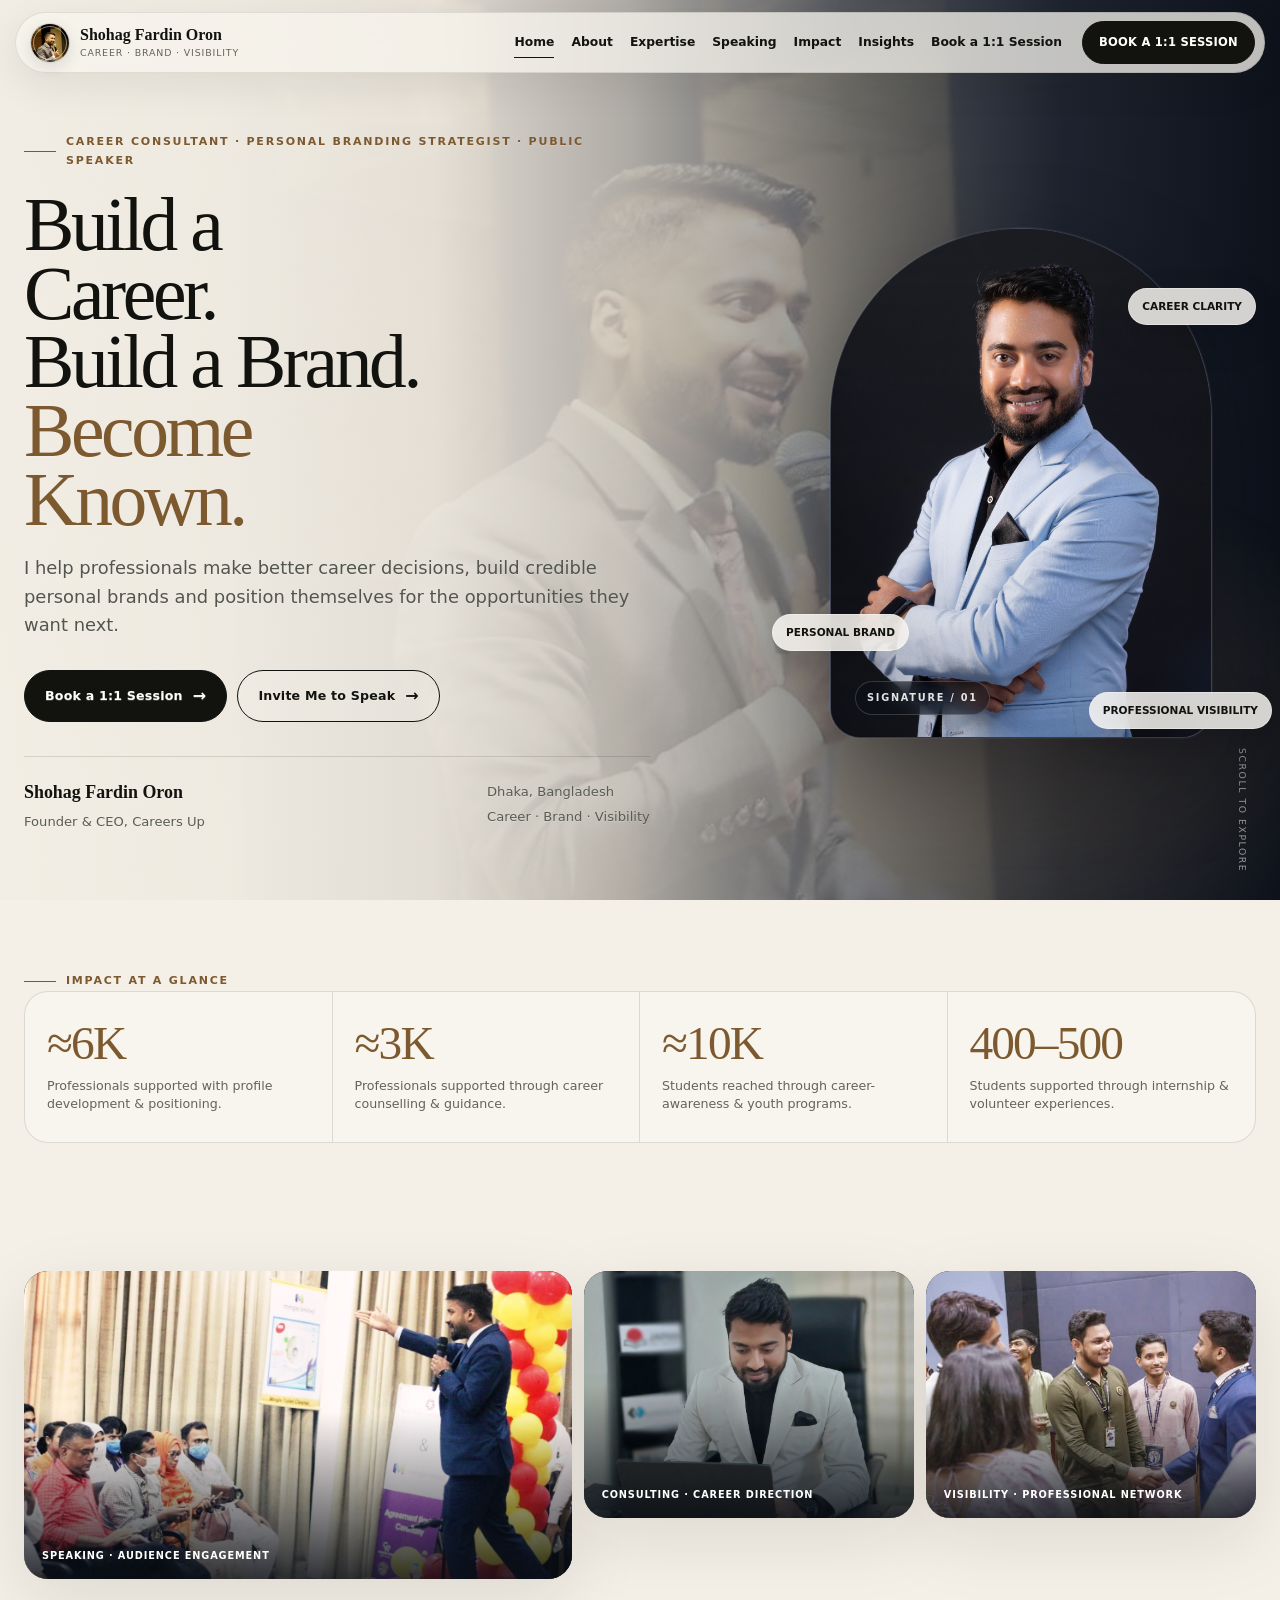
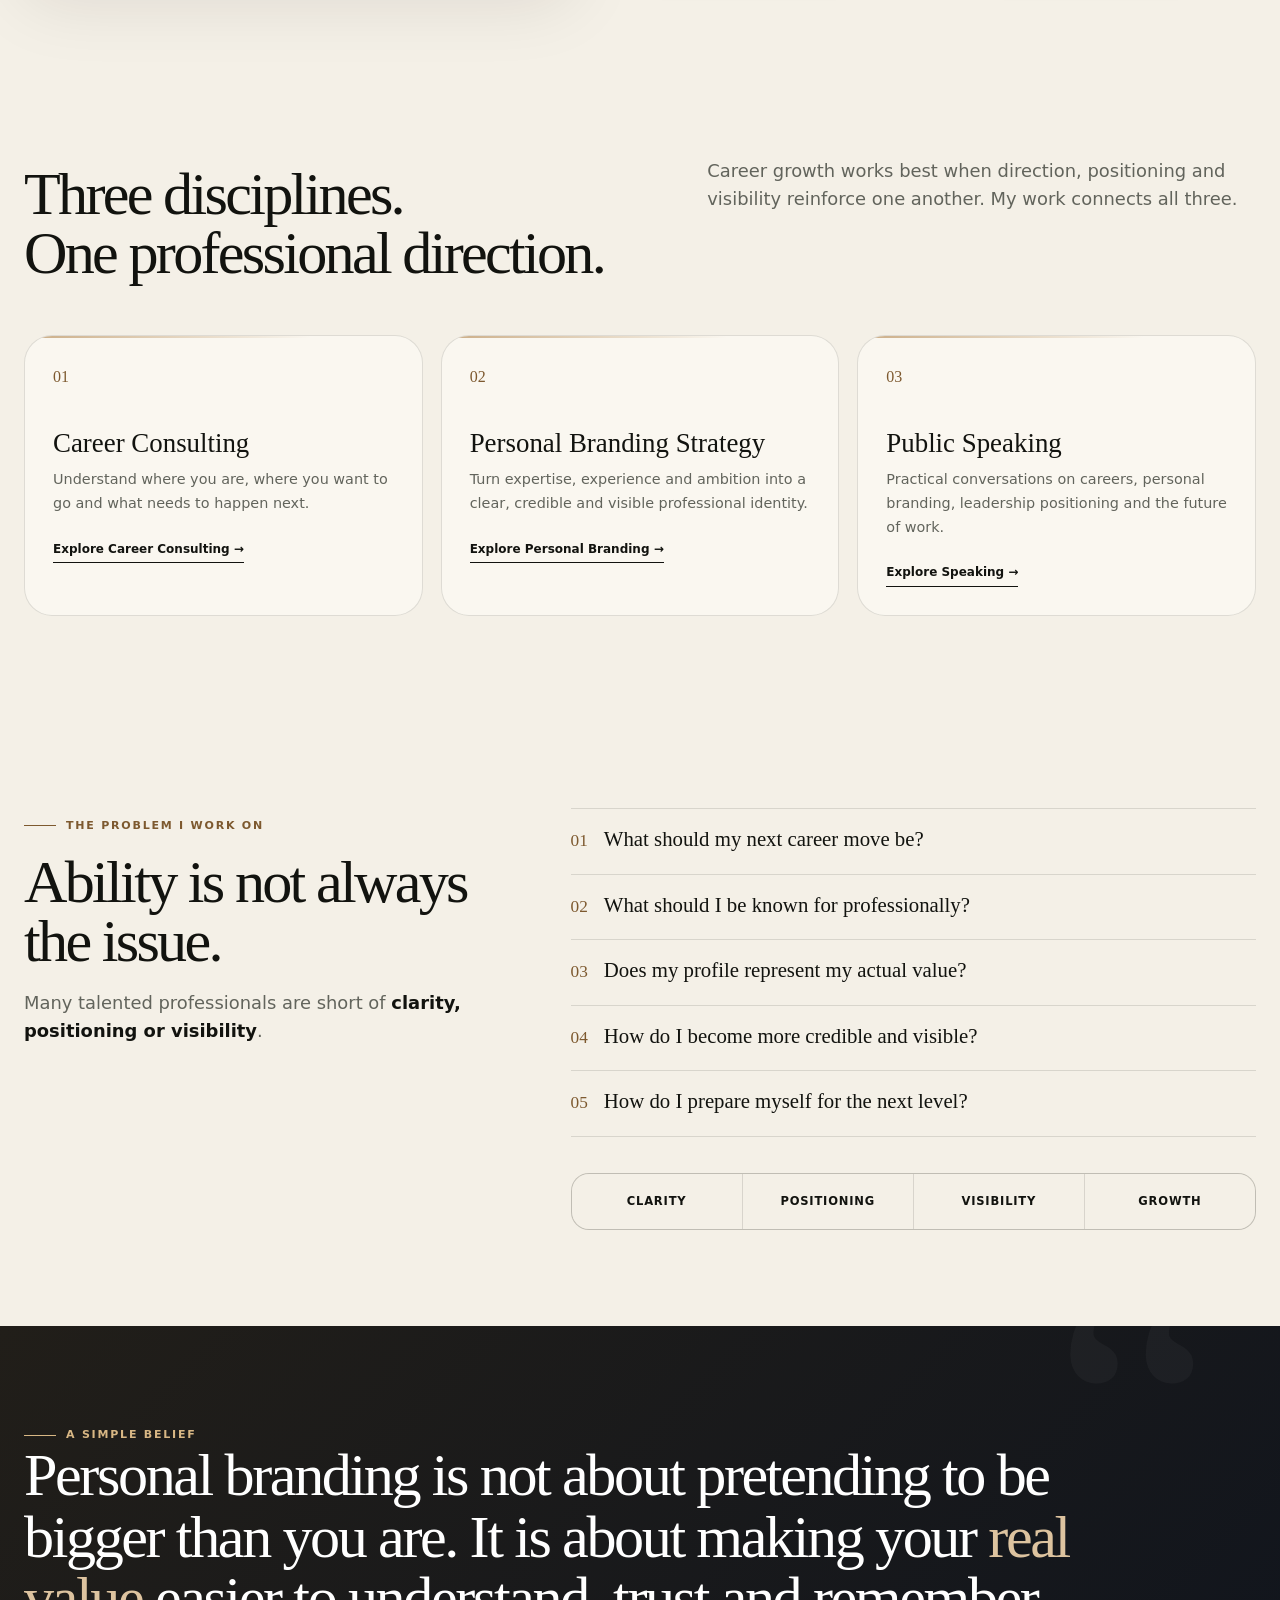
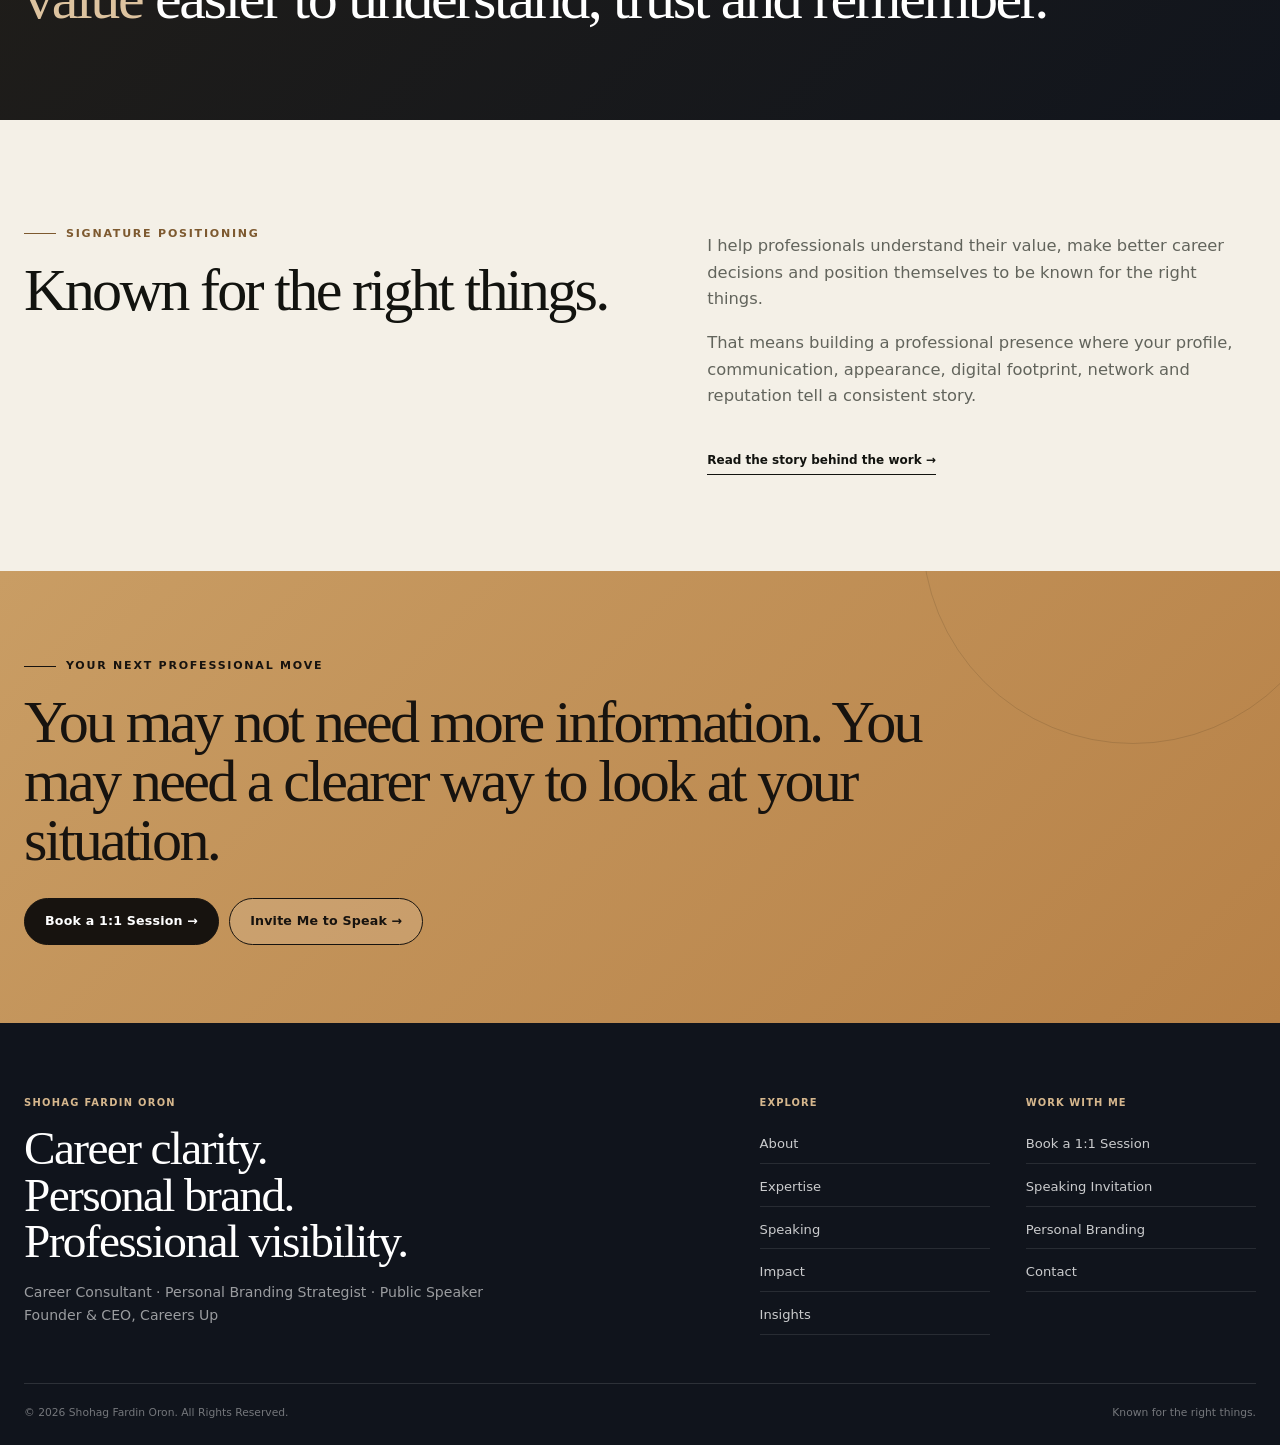
==== index.html @ c83b4b47 "Add files via upload" ====
<!DOCTYPE html>
<html lang="en"><head><meta charset="utf-8"/><meta content="width=device-width,initial-scale=1" name="viewport"/><title>Shohag Fardin Oron | Career Consultant &amp; Personal Branding Strategist</title><meta content="Shohag Fardin Oron is a Career Consultant, Personal Branding Strategist, Public Speaker and Founder &amp; CEO of Careers Up, helping professionals gain career clarity, strengthen their positioning and build credible professional visibility." name="description"/><meta content="#f4f0e7" name="theme-color"/><link href="favicon.svg" rel="icon" type="image/svg+xml"/><link href="styles.css" rel="stylesheet"/><meta content="index,follow,max-image-preview:large" name="robots"/><meta content="light" name="color-scheme"/><meta content="website" property="og:type"/><meta content="Shohag Fardin Oron | Career Consultant &amp; Personal Branding Strategist" property="og:title"/><meta content="Shohag Fardin Oron is a Career Consultant, Personal Branding Strategist, Public Speaker and Founder &amp; CEO of Careers Up, helping professionals gain career clarity, strengthen their positioning and build credible professional visibility." property="og:description"/><link as="image" href="assets/images/shohag-speaking-hero-overlay.jpg" rel="preload"/><link as="image" href="assets/images/shohag-fardin-oron-hero.jpg" rel="preload"/><script type="application/ld+json">{"@context":"https://schema.org","@type":"Person","name":"Shohag Fardin Oron","jobTitle":"Career Consultant, Personal Branding Strategist and Public Speaker","worksFor":{"@type":"Organization","name":"Careers Up"},"alumniOf":{"@type":"CollegeOrUniversity","name":"North South University"},"address":{"@type":"PostalAddress","addressLocality":"Dhaka","addressCountry":"Bangladesh"}}</script></head><body data-page="index"><a class="skip-link" href="#main-content">Skip to content</a><header class="site-header">
<div aria-hidden="true" class="page-progress"><span></span></div>
<div class="container nav-shell">
<div class="nav">
<a aria-label="Shohag Fardin Oron home" class="brand" href="index.html">
<span class="brand-mark brand-photo" aria-hidden="true"><img src="assets/images/dock-avatar-formal.jpg" alt="" width="96" height="96" decoding="async" fetchpriority="high"/></span>
<span class="brand-copy"><b>Shohag Fardin Oron</b><span>Career · Brand · Visibility</span></span>
</a>
<nav aria-label="Main navigation" class="nav-links" id="main-nav"><a aria-current="page" class="active" href="index.html">Home</a><a class="" href="about.html">About</a><a class="" href="expertise.html">Expertise</a><a class="" href="speaking.html">Speaking</a><a class="" href="impact.html">Impact</a><a class="" href="insights.html">Insights</a><a class="" href="book.html">Book a 1:1 Session</a></nav>
<a class="nav-cta" href="book.html">BOOK A 1:1 SESSION</a>
<button aria-controls="main-nav" aria-expanded="false" aria-label="Open navigation" class="menu-btn" type="button"><span></span></button>
</div>
</div>
</header>
<main id="main-content">
<section class="hero"><div class="container hero-grid">
<div class="hero-copy reveal"><span class="eyebrow">Career Consultant · Personal Branding Strategist · Public Speaker</span><h1 class="display">Build a Career.<br/>Build a Brand.<br/><em style="font-style:normal;color:var(--accent-dark)">Become Known.</em></h1><p class="lead">I help professionals make better career decisions, build credible personal brands and position themselves for the opportunities they want next.</p><div class="actions"><a class="btn primary" href="book.html">Book a 1:1 Session <span class="arrow">→</span></a><a class="btn secondary" href="speaking.html#invite">Invite Me to Speak <span class="arrow">→</span></a></div><div class="identity"><div><strong>Shohag Fardin Oron</strong><span>Founder &amp; CEO, Careers Up</span></div><div><span>Dhaka, Bangladesh</span><span>Career · Brand · Visibility</span></div></div></div>
<div class="hero-art reveal"><div aria-label="Portrait of Shohag Fardin Oron" class="portrait-frame"><img alt="Shohag Fardin Oron" decoding="async" fetchpriority="high" height="2048" loading="eager" src="assets/images/shohag-fardin-oron-hero.jpg" width="1365"/></div><span class="orbit-label one">CAREER CLARITY</span><span class="orbit-label two">PERSONAL BRAND</span><span class="orbit-label three">PROFESSIONAL VISIBILITY</span></div>
</div><span class="scroll-note">Scroll to explore</span></section>
<section class="section tight"><div class="container"><span class="eyebrow reveal">Impact at a glance</span><div class="metrics reveal"><div class="metric"><b>≈6K</b><span>Professionals supported with profile development &amp; positioning.</span></div><div class="metric"><b>≈3K</b><span>Professionals supported through career counselling &amp; guidance.</span></div><div class="metric"><b>≈10K</b><span>Students reached through career-awareness &amp; youth programs.</span></div><div class="metric"><b>400–500</b><span>Students supported through internship &amp; volunteer experiences.</span></div></div></div></section>
<section class="section tight home-photo-ribbon-section"><div class="container"><div class="home-photo-ribbon reveal">
<figure class="home-photo-card wide"><img alt="Shohag Fardin Oron speaking to a professional audience" decoding="async" height="719" loading="lazy" src="assets/images/speaking-audience.jpg" width="1280"/><figcaption>Speaking · Audience Engagement</figcaption></figure>
<figure class="home-photo-card"><img alt="Shohag Fardin Oron working in a professional setting" decoding="async" height="2048" loading="lazy" src="assets/images/office-laptop.jpg" width="2043"/><figcaption>Consulting · Career Direction</figcaption></figure>
<figure class="home-photo-card"><img alt="Shohag Fardin Oron networking at a professional event" decoding="async" height="394" loading="lazy" src="assets/images/event-networking.jpg" width="525"/><figcaption>Visibility · Professional Network</figcaption></figure>
</div></div></section>
<section class="section"><div class="container"><div class="grid-2"><div><span class="eyebrow reveal">What I do</span><h2 class="title reveal">Three disciplines.<br/>One professional direction.</h2></div><p class="lead reveal">Career growth works best when direction, positioning and visibility reinforce one another. My work connects all three.</p></div><div class="grid-3" style="margin-top:52px"><article class="card reveal"><div class="num">01</div><h3>Career Consulting</h3><p>Understand where you are, where you want to go and what needs to happen next.</p><a class="card-link" href="expertise.html#career">Explore Career Consulting →</a></article><article class="card reveal"><div class="num">02</div><h3>Personal Branding Strategy</h3><p>Turn expertise, experience and ambition into a clear, credible and visible professional identity.</p><a class="card-link" href="expertise.html#brand">Explore Personal Branding →</a></article><article class="card reveal"><div class="num">03</div><h3>Public Speaking</h3><p>Practical conversations on careers, personal branding, leadership positioning and the future of work.</p><a class="card-link" href="speaking.html">Explore Speaking →</a></article></div></div></section>
<section class="section"><div class="container problem-layout"><div><span class="eyebrow reveal">The problem I work on</span><h2 class="title reveal" style="margin-top:18px">Ability is not always the issue.</h2><p class="lead reveal">Many talented professionals are short of <strong style="color:var(--ink)">clarity, positioning or visibility</strong>.</p></div><div><div class="question-list reveal"><div class="question"><span>01</span><p>What should my next career move be?</p></div><div class="question"><span>02</span><p>What should I be known for professionally?</p></div><div class="question"><span>03</span><p>Does my profile represent my actual value?</p></div><div class="question"><span>04</span><p>How do I become more credible and visible?</p></div><div class="question"><span>05</span><p>How do I prepare myself for the next level?</p></div></div><div class="philosophy-line reveal"><span>Clarity</span><span>Positioning</span><span>Visibility</span><span>Growth</span></div></div></div></section>
<section class="quote-section"><div class="container"><span class="eyebrow reveal" style="color:#d8b784">A simple belief</span><p class="quote reveal">Personal branding is not about pretending to be bigger than you are. It is about making your <em>real value</em> easier to understand, trust and remember.</p></div></section>
<section class="section"><div class="container grid-2"><div><span class="eyebrow reveal">Signature positioning</span><h2 class="title reveal" style="margin-top:18px">Known for the right things.</h2></div><div class="editorial-copy reveal"><p>I help professionals understand their value, make better career decisions and position themselves to be known for the right things.</p><p>That means building a professional presence where your profile, communication, appearance, digital footprint, network and reputation tell a consistent story.</p><a class="card-link" href="about.html">Read the story behind the work →</a></div></div></section>
<section class="cta"><div class="container"><span class="eyebrow reveal" style="color:#17130f">Your next professional move</span><h2 class="title reveal" style="margin-top:18px">You may not need more information. You may need a clearer way to look at your situation.</h2><div class="actions reveal"><a class="btn primary" href="book.html">Book a 1:1 Session →</a><a class="btn secondary" href="speaking.html#invite">Invite Me to Speak →</a></div></div></section>
</main><footer class="footer">
<div class="container">
<div class="footer-top">
<div class="footer-brand">
<span class="footer-kicker">SHOHAG FARDIN ORON</span>
<h2>Career clarity.<br/>Personal brand.<br/>Professional visibility.</h2>
<p>Career Consultant · Personal Branding Strategist · Public Speaker<br/>Founder &amp; CEO, Careers Up</p>
</div>
<div class="footer-link-groups">
<div class="footer-nav-group"><span>Explore</span><a href="about.html">About</a><a href="expertise.html">Expertise</a><a href="speaking.html">Speaking</a><a href="impact.html">Impact</a><a href="insights.html">Insights</a></div>
<div class="footer-nav-group"><span>Work with me</span><a href="book.html">Book a 1:1 Session</a><a href="book.html?type=speaking#contact">Speaking Invitation</a><a href="book.html?type=personal-branding#contact">Personal Branding</a><a href="book.html#contact">Contact</a></div>
</div>
</div>
<div class="footer-bottom"><span>© 2026 Shohag Fardin Oron. All Rights Reserved.</span><span>Known for the right things.</span></div>
</div>
</footer><button aria-label="Back to top" class="back-to-top" type="button">↑</button><script src="script.js"></script></body></html>
---- styles.css ----
:root{
  --ink:#12130f;
  --ink-2:#24261f;
  --muted:#62645c;
  --paper:#f4f0e7;
  --paper-2:#ebe4d8;
  --surface:#fffdf8;
  --accent:#b1844c;
  --accent-dark:#7d592f;
  --accent-soft:#ddc39f;
  --line:rgba(18,19,15,.12);
  --line-dark:rgba(255,255,255,.14);
  --night:#111722;
  --night-2:#1b2230;
  --white:#fffdf8;
  --max:1240px;
  --radius:28px;
  --shadow:0 22px 70px rgba(28,24,17,.10);
  --shadow-strong:0 28px 90px rgba(8,10,14,.24);
  --serif:Georgia,'Times New Roman',serif;
  --sans:Inter,ui-sans-serif,system-ui,-apple-system,BlinkMacSystemFont,'Segoe UI',sans-serif;
}

*{box-sizing:border-box}
html{scroll-behavior:smooth;scroll-padding-top:104px}
body{margin:0;background:var(--paper);color:var(--ink);font-family:var(--sans);line-height:1.65;overflow-x:hidden;text-rendering:optimizeLegibility;-webkit-font-smoothing:antialiased}
body.menu-open{overflow:hidden}
a{color:inherit;text-decoration:none}
button,input,textarea,select{font:inherit}
button{color:inherit}
img{max-width:100%;display:block}
figure{margin:0}
::selection{background:#d7bb92;color:#141510}
:focus-visible{outline:3px solid rgba(177,132,76,.48);outline-offset:4px;border-radius:8px}
.container{width:min(var(--max),calc(100% - 48px));margin-inline:auto;position:relative}
.skip-link{position:fixed;left:16px;top:10px;z-index:1000;background:var(--night);color:#fff;padding:10px 14px;border-radius:10px;transform:translateY(-150%);transition:.2s}
.skip-link:focus{transform:none}
.eyebrow{display:inline-flex;align-items:center;gap:10px;text-transform:uppercase;letter-spacing:.16em;font-size:.69rem;font-weight:850;color:var(--accent-dark)}
.eyebrow::before{content:'';width:32px;height:1px;background:currentColor;flex:none}
.display,.title{font-family:var(--serif);font-weight:500;letter-spacing:-.045em;margin:0}
.display{font-size:clamp(3.25rem,6.4vw,6.75rem);line-height:.91}
.title{font-size:clamp(2.55rem,4.7vw,5rem);line-height:.98}
.lead{font-size:clamp(1.04rem,1.4vw,1.28rem);line-height:1.6;color:var(--muted);max-width:740px}
.muted{color:var(--muted)}
.section{padding:96px 0;position:relative}
.section.tight{padding:64px 0}
.section.dark{background:linear-gradient(145deg,#151a23,#0f141d);color:#fff}
.section.dark .lead,.section.dark .muted{color:rgba(255,255,255,.68)}
.grid-2{display:grid;grid-template-columns:minmax(0,1.05fr) minmax(0,.95fr);gap:clamp(42px,6vw,82px);align-items:start}
.grid-3{display:grid;grid-template-columns:repeat(3,minmax(0,1fr));gap:18px}
.grid-4{display:grid;grid-template-columns:repeat(4,minmax(0,1fr));gap:14px}

/* Floating navigation */
.site-header{position:fixed;inset:0 0 auto;z-index:120;padding:12px 0;transition:padding .3s ease}
.page-progress{position:absolute;top:0;left:0;right:0;height:2px;pointer-events:none}
.page-progress span{display:block;width:0;height:100%;background:var(--accent);transition:width .08s linear}
.nav-shell{width:min(1320px,calc(100% - 30px))}
.nav{display:flex;align-items:center;gap:16px;padding:8px 9px 8px 14px;border:1px solid rgba(18,19,15,.10);border-radius:999px;background:rgba(248,245,238,.76);backdrop-filter:blur(22px) saturate(1.25);-webkit-backdrop-filter:blur(22px) saturate(1.25);box-shadow:0 12px 38px rgba(25,23,18,.08);transition:background .3s ease,box-shadow .3s ease,border-color .3s ease}
.site-header.scrolled{padding-top:8px}
.site-header.scrolled .nav{background:rgba(248,245,238,.94);border-color:rgba(18,19,15,.14);box-shadow:0 16px 45px rgba(25,23,18,.12)}
.brand{display:flex;align-items:center;gap:10px;min-width:max-content;padding-right:2px}
.brand-mark{width:40px;height:40px;border:1px solid rgba(17,18,15,.17);border-radius:50%;display:grid;place-items:center;font-family:var(--serif);font-size:1rem;background:rgba(255,255,255,.45);box-shadow:0 5px 15px rgba(15,18,24,.11);overflow:hidden;flex:0 0 40px}.brand-photo{position:relative}.brand-photo::after{content:'';position:absolute;inset:2px;border:1px solid rgba(255,255,255,.46);border-radius:inherit;pointer-events:none}.brand-photo img{width:100%;height:100%;display:block;object-fit:cover;object-position:center 28%;transform:scale(1.02);transition:transform .35s ease,filter .35s ease}.brand:hover .brand-photo img{transform:scale(1.08);filter:saturate(1.04) contrast(1.02)}
.brand-copy{display:grid;line-height:1.05}
.brand-copy b{font-family:var(--serif);font-size:1rem;font-weight:600;white-space:nowrap}
.brand-copy span{font-size:.59rem;letter-spacing:.09em;text-transform:uppercase;color:var(--muted);margin-top:4px}
.nav-links{display:flex;align-items:center;justify-content:center;gap:17px;margin-left:auto;font-size:.77rem;font-weight:780}
.nav-links a{position:relative;padding:7px 0;white-space:nowrap}
.nav-links a::after{content:'';position:absolute;left:0;right:100%;bottom:2px;height:1px;background:currentColor;transition:right .25s ease}
.nav-links a:hover::after,.nav-links a.active::after{right:0}
.nav-cta{margin-left:4px;border:1px solid var(--ink);background:var(--ink);color:#fff;border-radius:999px;padding:11px 16px;font-size:.72rem;font-weight:850;letter-spacing:.02em;white-space:nowrap;transition:.25s ease}
.nav-cta:hover{background:var(--accent-dark);border-color:var(--accent-dark);transform:translateY(-1px)}
.menu-btn{display:none;width:40px;height:40px;border:1px solid var(--ink);border-radius:50%;background:transparent;place-items:center;cursor:pointer;padding:0;flex:none}
.menu-btn span,.menu-btn::before,.menu-btn::after{content:'';width:17px;height:1px;background:var(--ink);display:block;transition:.25s ease}
.menu-btn span{margin:5px 0}
.menu-btn.open span{opacity:0}
.menu-btn.open::before{transform:translateY(6px) rotate(45deg)}
.menu-btn.open::after{transform:translateY(-6px) rotate(-45deg)}

/* Buttons */
.actions{display:flex;flex-wrap:wrap;gap:10px;margin-top:30px}
.btn{display:inline-flex;align-items:center;justify-content:center;gap:10px;min-height:47px;padding:12px 20px;border:1px solid var(--ink);border-radius:999px;font-size:.79rem;font-weight:850;letter-spacing:.015em;transition:transform .24s ease,background .24s ease,color .24s ease,border-color .24s ease,box-shadow .24s ease;cursor:pointer}
.btn.primary{background:var(--ink);color:#fff}
.btn.primary:hover{background:var(--accent-dark);border-color:var(--accent-dark);transform:translateY(-2px);box-shadow:0 12px 24px rgba(70,49,26,.13)}
.btn.secondary{background:rgba(255,255,255,.12)}
.btn.secondary:hover{background:var(--ink);color:#fff;transform:translateY(-2px)}
.btn.light{border-color:rgba(255,255,255,.45);color:#fff}
.btn.light.primary{background:#fff;color:var(--ink);border-color:#fff}
.arrow{font-size:1rem;transition:transform .2s ease}.btn:hover .arrow{transform:translateX(4px)}
.card-link{display:inline-flex;align-items:center;gap:8px;margin-top:24px;padding-bottom:3px;border-bottom:1px solid currentColor;font-size:.75rem;font-weight:850}
.brand-note{display:inline-flex;margin-top:24px;padding:9px 12px;border:1px solid var(--line);border-radius:999px;font-size:.72rem;font-weight:850;color:var(--accent-dark);background:rgba(255,255,255,.3)}

/* Home hero */
.hero{min-height:min(940px,100svh);padding:124px 0 58px;display:grid;align-items:center;position:relative;overflow:hidden;isolation:isolate;background:var(--night)}
.hero::before{content:'';position:absolute;inset:-2.5%;z-index:-3;background:url('assets/images/shohag-speaking-hero-overlay.jpg') center 40%/cover no-repeat;filter:saturate(.78) contrast(1.04) brightness(.68);transform:scale(1.04);animation:heroDrift 18s ease-in-out infinite alternate;pointer-events:none}
.hero::after{content:'';position:absolute;inset:0;z-index:-2;background:linear-gradient(90deg,rgba(244,240,231,.985) 0%,rgba(244,240,231,.97) 18%,rgba(242,237,228,.93) 34%,rgba(222,217,209,.78) 49%,rgba(133,140,153,.57) 66%,rgba(38,46,61,.72) 83%,rgba(13,18,28,.94) 100%),linear-gradient(180deg,rgba(255,255,255,.04),rgba(7,11,18,.18));pointer-events:none}
.hero .container::before{content:'';position:absolute;right:-12%;bottom:-20%;width:62%;height:72%;z-index:-1;background:radial-gradient(ellipse at center,rgba(193,151,94,.17),rgba(193,151,94,0) 70%);filter:blur(16px);pointer-events:none}
@keyframes heroDrift{to{transform:scale(1.075) translate3d(-1.1%,.4%,0)}}
.hero-grid{display:grid;grid-template-columns:minmax(0,1.06fr) minmax(360px,.94fr);gap:clamp(30px,4vw,62px);align-items:center;z-index:2}
.hero-copy{max-width:675px;text-shadow:0 1px rgba(255,255,255,.2)}
.hero .display{font-size:clamp(3.15rem,5.9vw,6.25rem);max-width:10.7ch;margin:.28em 0 .26em}
.hero-copy .lead{max-width:620px;color:#52564f}
.identity{display:flex;align-items:flex-start;justify-content:space-between;gap:20px;margin-top:34px;padding-top:21px;border-top:1px solid rgba(18,19,15,.13)}
.identity strong{font-family:var(--serif);font-size:1.12rem;font-weight:600}
.identity span{display:block;color:#595d55;font-size:.82rem;margin-top:3px}
.hero-art{height:560px;display:grid;place-items:center;justify-self:end;position:relative;width:min(100%,470px)}
.portrait-frame{width:min(100%,382px);aspect-ratio:3/4;border-radius:190px 190px 30px 30px;position:relative;overflow:hidden;background:linear-gradient(145deg,#0d1320,#20283a);border:1px solid rgba(255,255,255,.16);box-shadow:0 32px 92px rgba(7,10,17,.44),0 0 0 1px rgba(255,255,255,.06)}
.portrait-frame img{width:100%;height:100%;object-fit:cover;object-position:center top}
.portrait-frame::before{content:'';position:absolute;inset:0;z-index:1;background:linear-gradient(180deg,rgba(255,255,255,.04),transparent 38%,rgba(6,10,17,.10));pointer-events:none}
.portrait-frame::after{content:'SIGNATURE / 01';position:absolute;z-index:2;left:24px;bottom:22px;padding:8px 11px;border:1px solid rgba(255,255,255,.17);border-radius:999px;background:rgba(11,15,23,.42);backdrop-filter:blur(10px);color:rgba(255,255,255,.88);font-size:.61rem;font-weight:850;letter-spacing:.18em}
.orbit-label{position:absolute;z-index:3;padding:9px 13px;border:1px solid rgba(255,255,255,.35);border-radius:999px;background:rgba(255,253,248,.82);backdrop-filter:blur(15px);box-shadow:0 14px 34px rgba(4,8,15,.17);font-size:.66rem;font-weight:850;white-space:nowrap}
.orbit-label.one{right:0;top:85px}.orbit-label.two{left:-14px;bottom:112px}.orbit-label.three{right:-16px;bottom:34px}
.scroll-note{position:absolute;right:30px;bottom:28px;writing-mode:vertical-rl;color:rgba(255,255,255,.56);font-size:.58rem;text-transform:uppercase;letter-spacing:.17em}

/* Metrics */
.metrics{display:grid;grid-template-columns:repeat(4,minmax(0,1fr));border:1px solid var(--line);border-radius:24px;overflow:hidden;background:rgba(255,253,248,.32)}
.metric{padding:28px 22px;border-right:1px solid var(--line)}
.metric:last-child{border-right:0}
.metric b{display:block;font-family:var(--serif);font-size:clamp(2.5rem,3.7vw,4.25rem);font-weight:500;line-height:1;letter-spacing:-.04em;color:var(--accent-dark)}
.metric span{display:block;margin-top:10px;color:var(--muted);font-size:.79rem;line-height:1.45}

/* Home photography */
.home-photo-ribbon-section{padding-top:12px;padding-bottom:34px}
.home-photo-ribbon{display:grid;grid-template-columns:1.36fr .82fr .82fr;gap:12px}
.home-photo-card{position:relative;overflow:hidden;border-radius:24px;aspect-ratio:4/3;background:var(--night);box-shadow:var(--shadow);cursor:zoom-in}
.home-photo-card.wide{aspect-ratio:16/9}
.home-photo-card img{width:100%;height:100%;object-fit:cover;filter:saturate(.88) contrast(1.02);transition:transform .5s ease}
.home-photo-card:hover img{transform:scale(1.025)}
.home-photo-card::after{content:'';position:absolute;inset:0;background:linear-gradient(180deg,transparent 46%,rgba(9,13,20,.84) 100%);pointer-events:none}
.home-photo-card figcaption{position:absolute;z-index:2;left:18px;right:18px;bottom:15px;color:#fff;font-size:.61rem;font-weight:850;letter-spacing:.09em;text-transform:uppercase}

/* Cards / problem / philosophy */
.card{min-height:255px;padding:28px;border:1px solid var(--line);border-radius:var(--radius);background:rgba(255,253,248,.56);position:relative;overflow:hidden;transition:.28s ease}
.card::before{content:'';position:absolute;left:0;top:0;width:100%;height:2px;background:linear-gradient(90deg,var(--accent),transparent 72%);opacity:.65}
.card:hover{transform:translateY(-5px);background:var(--surface);box-shadow:var(--shadow)}
.card .num{margin-bottom:38px;font-family:var(--serif);font-size:1rem;color:var(--accent-dark)}
.card h3{margin:0 0 11px;font-family:var(--serif);font-size:1.68rem;line-height:1.06;font-weight:500}
.card p{margin:0;color:var(--muted);font-size:.9rem}
.problem-layout{display:grid;grid-template-columns:minmax(0,.8fr) minmax(0,1.2fr);gap:clamp(48px,7vw,92px);align-items:start}
.question-list{border-top:1px solid var(--line)}
.question{display:flex;gap:16px;align-items:flex-start;padding:18px 0;border-bottom:1px solid var(--line)}
.question span{font-family:var(--serif);font-size:1.08rem;color:var(--accent-dark)}
.question p{margin:0;font-family:var(--serif);font-size:1.3rem;line-height:1.2}
.philosophy-line{display:grid;grid-template-columns:repeat(4,1fr);gap:1px;margin-top:36px;border:1px solid var(--line);border-radius:18px;overflow:hidden;background:var(--line)}
.philosophy-line span{padding:18px 12px;background:var(--paper);text-align:center;font-size:.72rem;font-weight:850;text-transform:uppercase;letter-spacing:.07em}

/* Quote */
.quote-section{padding:92px 0;background:linear-gradient(135deg,#211e19,#11151d);color:#fff;position:relative;overflow:hidden}
.quote-section::before{content:'“';position:absolute;right:5vw;top:-100px;font-family:var(--serif);font-size:23rem;line-height:1;color:rgba(255,255,255,.035)}
.quote{max-width:1110px;margin:0;font-family:var(--serif);font-size:clamp(2.45rem,4.7vw,4.9rem);line-height:1.02;letter-spacing:-.04em;font-weight:500}
.quote em{font-style:normal;color:var(--accent-soft)}

/* Inner page hero */
.page-hero{min-height:68svh;padding:142px 0 82px;display:flex;align-items:flex-end;position:relative;overflow:hidden;border-bottom:1px solid var(--line)}
.page-hero .container{z-index:2}
.page-hero::after{content:attr(data-word);position:absolute;right:-1vw;bottom:-30px;font-family:var(--serif);font-size:clamp(7rem,17vw,17rem);line-height:.8;color:rgba(18,19,15,.035);white-space:nowrap;pointer-events:none}
.page-hero .lead{margin:22px 0 0}
.page-hero.photo-hero{background:linear-gradient(90deg,#f4f0e7,#d9d4cd 60%,#1b2230)}
.page-hero.photo-hero::before{content:'';position:absolute;inset:0;background-image:linear-gradient(90deg,rgba(244,240,231,.99) 0%,rgba(244,240,231,.96) 30%,rgba(244,240,231,.80) 47%,rgba(25,31,44,.35) 70%,rgba(14,19,29,.84) 100%),var(--page-photo);background-size:cover;background-position:var(--page-pos,center);background-repeat:no-repeat;filter:saturate(.82) contrast(1.03);pointer-events:none}
.page-hero.photo-hero .display{max-width:10.7ch}
.page-hero.photo-hero .lead{max-width:660px}

/* About */
.editorial-copy p{max-width:720px;color:var(--muted);font-size:1.02rem}
.editorial-copy .pull{margin:30px 0;padding-left:24px;border-left:2px solid var(--accent);font-family:var(--serif);font-size:clamp(2rem,3.25vw,3.35rem);line-height:1.08;color:var(--ink)}
.belief-list{display:grid;gap:16px}
.belief{padding-top:18px;border-top:1px solid var(--line)}
.belief h3{margin:0 0 5px;font-family:var(--serif);font-size:1.48rem;font-weight:500}
.belief p{margin:0;color:var(--muted);font-size:.9rem}
.edu-box{padding:34px;border-radius:var(--radius);background:linear-gradient(145deg,#151b25,#10151d);color:#fff;box-shadow:var(--shadow)}
.edu-box b{display:block;margin-top:18px;font-family:var(--serif);font-size:1.9rem;font-weight:500}
.edu-box span:not(.eyebrow){display:block;margin-top:5px;color:rgba(255,255,255,.64)}
.about-portrait{position:relative;overflow:hidden;aspect-ratio:4/5;border-radius:var(--radius);background:var(--night);box-shadow:var(--shadow);cursor:zoom-in}
.about-portrait img{width:100%;height:100%;object-fit:cover;object-position:center 18%}
.about-portrait::after{content:'';position:absolute;inset:0;background:linear-gradient(180deg,transparent 50%,rgba(8,12,20,.75) 100%);pointer-events:none}
.about-portrait figcaption{position:absolute;z-index:2;left:22px;right:22px;bottom:18px;color:#fff;font-size:.66rem;font-weight:850;text-transform:uppercase;letter-spacing:.1em}
.photo-story-section{padding-top:24px}
.image-story-grid{display:grid;grid-template-columns:1.12fr .88fr;gap:12px;align-items:stretch}
.story-photo{position:relative;overflow:hidden;min-height:350px;border-radius:25px;background:var(--night);box-shadow:var(--shadow);cursor:zoom-in}
.story-photo-wide{min-height:450px}
.story-photo img{width:100%;height:100%;object-fit:cover}
.story-photo::after{content:'';position:absolute;inset:0;background:linear-gradient(180deg,transparent 52%,rgba(8,11,18,.8) 100%);pointer-events:none}
.story-photo figcaption{position:absolute;z-index:2;left:17px;right:17px;bottom:14px;color:#fff;font-size:.63rem;font-weight:850;letter-spacing:.08em;text-transform:uppercase}

/* Expertise */
.expertise-photo-section{padding-top:22px;padding-bottom:30px}
.expertise-photo-grid{display:grid;grid-template-columns:1.28fr .86fr .86fr;gap:12px}
.expertise-photo-card{position:relative;overflow:hidden;min-height:340px;border-radius:27px;background:var(--night);box-shadow:var(--shadow);cursor:zoom-in}
.expertise-photo-card.primary{min-height:420px}
.expertise-photo-card img{width:100%;height:100%;object-fit:cover;filter:saturate(.87) contrast(1.03)}
.expertise-photo-card.primary img{object-position:center 30%}
.expertise-photo-card:nth-child(2) img{object-position:center 20%}
.expertise-photo-card::after{content:'';position:absolute;inset:0;background:linear-gradient(180deg,rgba(9,12,18,.01) 36%,rgba(9,12,18,.88) 100%);pointer-events:none}
.expertise-photo-card figcaption{position:absolute;z-index:2;left:21px;right:21px;bottom:18px;color:#fff}
.expertise-photo-card figcaption span{display:block;margin-bottom:6px;color:#e0c49d;font-size:.58rem;font-weight:900;letter-spacing:.12em;text-transform:uppercase}
.expertise-photo-card figcaption strong{display:block;font-family:var(--serif);font-size:clamp(1.25rem,1.8vw,1.8rem);line-height:1.06;font-weight:500}
.service-block{padding:54px 0;border-bottom:1px solid var(--line)}
.service-block:first-child{padding-top:0}
.service-head{display:grid;grid-template-columns:minmax(180px,.32fr) minmax(0,.68fr);gap:clamp(34px,5vw,64px)}
.service-head h2{margin:0;font-family:var(--serif);font-size:clamp(2.35rem,4vw,4.35rem);line-height:.99;font-weight:500;letter-spacing:-.035em}
.clean-list{list-style:none;padding:0;margin:25px 0 0;display:grid;grid-template-columns:repeat(2,minmax(0,1fr));gap:0 28px}
.clean-list li{padding:12px 0;border-bottom:1px solid var(--line);font-size:.88rem}
.signal-cloud{display:flex;flex-wrap:wrap;gap:8px;margin:26px 0}
.signal-cloud span,.tag{padding:8px 11px;border:1px solid var(--line);border-radius:999px;background:rgba(255,255,255,.27);font-size:.68rem;font-weight:850}
.focus-grid{display:grid;grid-template-columns:repeat(3,minmax(0,1fr));gap:12px;margin-top:28px}
.focus{padding:22px;border:1px solid var(--line);border-radius:19px;background:rgba(255,253,248,.34)}
.focus b{display:block;margin-bottom:5px;font-family:var(--serif);font-size:1.27rem;font-weight:500}
.focus span{color:var(--muted);font-size:.82rem}

/* Speaking */
.topic{display:grid;grid-template-columns:46px minmax(220px,.75fr) minmax(0,1fr);gap:24px;align-items:start;padding:19px 0;border-top:1px solid var(--line)}
.topic:last-child{border-bottom:1px solid var(--line)}
.topic .index{font-family:var(--serif);color:var(--accent-dark)}
.topic h3{margin:0;font-family:var(--serif);font-size:1.38rem;line-height:1.12;font-weight:500}
.topic p{margin:0;color:var(--muted);font-size:.87rem}
.recognition{padding:30px;border:1px solid var(--line);border-radius:var(--radius);background:rgba(255,253,248,.55);box-shadow:var(--shadow)}
.recognition ul{list-style:none;padding:0;margin:20px 0}
.recognition li{padding:14px 0;border-top:1px solid var(--line);font-size:.87rem}
.tags{display:flex;flex-wrap:wrap;gap:7px}
.media-grid{display:grid;grid-template-columns:1.4fr .6fr;gap:12px}
.media-tile{min-height:305px;padding:25px;position:relative;overflow:hidden;border-radius:var(--radius);display:flex;align-items:flex-end;color:#fff;background:var(--night);box-shadow:var(--shadow);cursor:zoom-in}
.media-tile::after{content:'';position:absolute;inset:0;background:linear-gradient(180deg,transparent 36%,rgba(7,10,16,.74));pointer-events:none}
.media-tile>div{position:relative;z-index:2}
.media-photo{background-repeat:no-repeat;background-size:cover;background-position:center}
.media-photo.speaking-photo{background-image:url('assets/images/shohag-speaking-hero-overlay.jpg')}
.media-photo.portrait-photo{background-image:url('assets/images/shohag-fardin-oron-hero.jpg');background-position:center 18%}
.media-photo h3{margin:14px 0 0;font-family:var(--serif);font-size:clamp(1.8rem,2.8vw,2.55rem);line-height:1.02;font-weight:500}
.media-photo p{margin:10px 0 0;color:rgba(255,255,255,.82);font-size:.86rem}
.speaking-gallery-section{padding-top:52px}
.speaking-gallery{display:grid;grid-template-columns:repeat(12,1fr);gap:12px;margin-top:38px}
.gallery-photo{grid-column:span 4;aspect-ratio:4/3;min-height:240px;position:relative;overflow:hidden;border-radius:24px;background:var(--night);box-shadow:var(--shadow);cursor:zoom-in}
.gallery-photo.wide{grid-column:span 8}
.speaking-gallery>.gallery-photo:nth-child(5),.speaking-gallery>.gallery-photo:nth-child(6){grid-column:span 6}
.gallery-photo img{width:100%;height:100%;object-fit:cover;transition:transform .5s ease}
.gallery-photo:hover img{transform:scale(1.025)}
.gallery-photo::after{content:'';position:absolute;inset:0;background:linear-gradient(180deg,transparent 54%,rgba(8,11,18,.8));pointer-events:none}
.gallery-photo figcaption{position:absolute;z-index:2;left:17px;right:17px;bottom:14px;color:#fff;font-size:.62rem;font-weight:850;text-transform:uppercase;letter-spacing:.08em}

/* Impact */
.impact-row{display:grid;grid-template-columns:minmax(180px,.28fr) minmax(0,.72fr);gap:54px;padding:34px 0;border-top:1px solid var(--line)}
.impact-row b{font-family:var(--serif);font-size:clamp(2.7rem,4.7vw,4.8rem);font-weight:500;letter-spacing:-.04em;color:var(--accent-dark)}
.impact-row p{max-width:700px;margin:10px 0 0;color:var(--muted);font-size:1.02rem}
.visual-story-section{padding-top:22px;padding-bottom:72px}
.visual-story{min-height:clamp(380px,45vw,600px);position:relative;overflow:hidden;border-radius:32px;background:var(--night);box-shadow:var(--shadow-strong);cursor:zoom-in}
.visual-story>img{position:absolute;inset:0;width:100%;height:100%;object-fit:cover;object-position:center 43%;filter:saturate(.87) contrast(1.02)}
.visual-story::after{content:'';position:absolute;inset:0;background:linear-gradient(90deg,rgba(9,13,21,.88) 0%,rgba(9,13,21,.55) 40%,rgba(9,13,21,.13) 72%),linear-gradient(180deg,transparent 48%,rgba(9,13,21,.3));pointer-events:none}
.visual-story-overlay{position:absolute;z-index:2;left:clamp(26px,5vw,62px);bottom:clamp(26px,5vw,62px);max-width:620px;color:#fff}
.visual-story-overlay h2{margin:16px 0 12px;font-family:var(--serif);font-size:clamp(2.25rem,4.4vw,4.5rem);line-height:.98;font-weight:500;letter-spacing:-.035em}
.visual-story-overlay p{max-width:550px;margin:0;color:rgba(255,255,255,.77)}
.proof-photo-grid{display:grid;grid-template-columns:repeat(3,minmax(0,1fr));gap:12px;margin-top:32px;align-items:stretch}
.proof-photo{min-height:320px;position:relative;overflow:hidden;border:1px solid rgba(255,255,255,.12);border-radius:22px;background:#0e131d;cursor:zoom-in}
.proof-photo.tall{min-height:420px}
.proof-photo img{width:100%;height:100%;object-fit:cover}
.proof-photo::after{content:'';position:absolute;inset:0;background:linear-gradient(180deg,transparent 52%,rgba(8,11,18,.82));pointer-events:none}
.proof-photo figcaption{position:absolute;z-index:2;left:16px;right:16px;bottom:14px;color:#fff;font-size:.62rem;font-weight:850;letter-spacing:.08em;text-transform:uppercase}
.proof-grid{display:grid;grid-template-columns:repeat(4,1fr);gap:10px;margin-top:28px}
.proof{min-height:150px;padding:22px;border:1px dashed rgba(255,255,255,.22);border-radius:18px;display:flex;align-items:flex-end;font-family:var(--serif);font-size:1.1rem;color:rgba(255,255,255,.8)}

/* Insights */
.insight-card{min-height:235px;padding:30px;border-top:1px solid var(--line)}
.insight-card .kicker{font-size:.66rem;letter-spacing:.12em;text-transform:uppercase;font-weight:900;color:var(--accent-dark)}
.insight-card h3{margin:24px 0 10px;font-family:var(--serif);font-size:1.85rem;line-height:1.05;font-weight:500}
.insight-card p{margin:0;color:var(--muted);font-size:.88rem}
.insight-visual{display:grid;grid-template-columns:minmax(0,.86fr) minmax(0,1.14fr);gap:44px;align-items:center;padding:24px;border:1px solid var(--line);border-radius:30px;background:rgba(255,253,248,.48)}
.insight-visual figure{aspect-ratio:1.08/1;position:relative;overflow:hidden;border-radius:24px;background:var(--night);box-shadow:var(--shadow);cursor:zoom-in}
.insight-visual img{width:100%;height:100%;object-fit:cover}
.direction-grid{display:grid;grid-template-columns:repeat(2,minmax(0,1fr));gap:12px;margin-top:42px}
.direction-card{padding:28px;border:1px solid var(--line);border-radius:22px;background:rgba(255,253,248,.42);transition:.25s ease}
.direction-card:hover{transform:translateY(-3px);background:var(--surface);box-shadow:var(--shadow)}
.direction-card span{font-size:.65rem;font-weight:900;text-transform:uppercase;letter-spacing:.1em;color:var(--accent-dark)}
.direction-card h3{margin:16px 0 8px;font-family:var(--serif);font-size:1.75rem;line-height:1.08;font-weight:500}
.direction-card p{margin:0;color:var(--muted);font-size:.88rem}
.article-list{display:grid}.article{display:grid;grid-template-columns:140px 1fr auto;gap:24px;align-items:center;padding:22px 0;border-top:1px solid var(--line)}.article:last-child{border-bottom:1px solid var(--line)}.article .date{font-size:.68rem;text-transform:uppercase;letter-spacing:.1em;color:var(--muted)}.article h3{margin:0;font-family:var(--serif);font-size:1.36rem;font-weight:500}

/* Booking */
.session-visual-section{padding-top:20px;padding-bottom:16px}
.session-visual{min-height:380px;position:relative;overflow:hidden;border-radius:30px;background:var(--night);box-shadow:var(--shadow);cursor:zoom-in}
.session-visual img{position:absolute;inset:0;width:100%;height:100%;object-fit:cover;object-position:center 31%;filter:saturate(.85) contrast(1.03)}
.session-visual::after{content:'';position:absolute;inset:0;background:linear-gradient(90deg,rgba(8,12,19,.86),rgba(8,12,19,.58) 38%,rgba(8,12,19,.07) 76%);pointer-events:none}
.session-visual figcaption{position:absolute;z-index:2;left:clamp(24px,5vw,58px);bottom:clamp(24px,5vw,54px);max-width:650px;color:#fff}
.session-visual figcaption strong{display:block;margin-top:12px;font-family:var(--serif);font-size:clamp(2rem,4vw,4rem);line-height:.98;font-weight:500}
.booking-layout{display:grid;grid-template-columns:minmax(300px,.78fr) minmax(0,1.22fr);gap:clamp(42px,6vw,74px);align-items:start}
.sticky-panel{position:sticky;top:105px;padding:34px;border-radius:var(--radius);background:linear-gradient(145deg,#151b25,#0f141d);color:#fff;box-shadow:var(--shadow)}
.sticky-panel h2{margin:0 0 14px;font-family:var(--serif);font-size:2.2rem;line-height:1.03;font-weight:500}
.sticky-panel p{color:rgba(255,255,255,.65);font-size:.88rem}
.sticky-panel .mini{margin-top:22px;padding-top:16px;border-top:1px solid rgba(255,255,255,.14);color:#e0c49d;font-size:.7rem;font-weight:850;text-transform:uppercase;letter-spacing:.09em}
.book-profile{display:flex;align-items:center;gap:12px;margin-bottom:24px;padding-bottom:20px;border-bottom:1px solid rgba(255,255,255,.13)}
.book-profile img{width:60px;height:60px;border-radius:50%;object-fit:cover;object-position:center 24%;border:1px solid rgba(255,255,255,.18)}
.book-profile strong{display:block;font-family:var(--serif);font-weight:500}.book-profile span{display:block;margin-top:2px;color:rgba(255,255,255,.57);font-size:.73rem}
.discuss-grid{display:grid;grid-template-columns:repeat(2,minmax(0,1fr));gap:11px}
.discuss{padding:20px;border:1px solid var(--line);border-radius:18px;background:rgba(255,253,248,.34)}
.discuss b{display:block;margin-bottom:4px;font-family:var(--serif);font-size:1.2rem;font-weight:500}
.discuss span{color:var(--muted);font-size:.8rem}
.form-card{margin-top:34px;padding:30px;border:1px solid var(--line);border-radius:var(--radius);background:var(--surface);box-shadow:var(--shadow)}
.form-grid{display:grid;grid-template-columns:1fr 1fr;gap:14px}
.field{display:grid;gap:6px}.field.full{grid-column:1/-1}
.field label{font-size:.67rem;font-weight:900;text-transform:uppercase;letter-spacing:.07em}
.field input,.field textarea,.field select{width:100%;padding:13px 14px;border:1px solid var(--line);border-radius:13px;background:#fbf8f2;outline:none;transition:border-color .2s ease,box-shadow .2s ease}
.field textarea{min-height:135px;resize:vertical}
.field input:focus,.field textarea:focus,.field select:focus{border-color:var(--accent);box-shadow:0 0 0 3px rgba(177,132,76,.12)}
.form-note{margin:8px 0 0;color:#77766f;font-size:.68rem;line-height:1.45}
.form-success{display:none;margin-top:12px;padding:12px 14px;border-radius:12px;background:#edf3e8;color:#314129;font-size:.8rem}.form-success.show{display:block}

/* CTA */
.cta{padding:78px 0;background:linear-gradient(135deg,#c99d64,#b78147);color:#17130f;position:relative;overflow:hidden}
.cta::after{content:'';position:absolute;right:-5%;top:-55%;width:420px;height:420px;border:1px solid rgba(23,19,15,.12);border-radius:50%}
.cta .title{max-width:950px}.cta .actions{margin-top:28px}.cta .btn{border-color:#17130f}.cta .btn.primary{background:#17130f;color:#fff}

/* Footer */
.footer{padding:72px 0 24px;background:#10141c;color:#fff}
.footer-top{display:grid;grid-template-columns:minmax(0,1.15fr) minmax(0,.85fr);gap:64px;padding-bottom:48px;border-bottom:1px solid rgba(255,255,255,.12)}
.footer-kicker{display:block;color:#d6b78d;font-size:.62rem;font-weight:900;letter-spacing:.13em}
.footer-brand h2{margin:14px 0 16px;font-family:var(--serif);font-size:clamp(2.3rem,3.7vw,3.9rem);line-height:.98;font-weight:500;letter-spacing:-.035em}
.footer-brand p{max-width:560px;margin:0;color:rgba(255,255,255,.58);font-size:.88rem}
.footer-link-groups{display:grid;grid-template-columns:1fr 1fr;gap:36px}
.footer-nav-group{display:grid;align-content:start;gap:4px}
.footer-nav-group>span{margin-bottom:10px;color:#d6b78d;font-size:.62rem;font-weight:900;letter-spacing:.11em;text-transform:uppercase}
.footer-nav-group a{padding:8px 0;border-bottom:1px solid rgba(255,255,255,.1);color:rgba(255,255,255,.78);font-size:.82rem;transition:.2s ease}
.footer-nav-group a:hover{color:#fff;padding-left:3px}
.footer-bottom{display:flex;justify-content:space-between;gap:20px;padding-top:20px;color:rgba(255,255,255,.42);font-size:.67rem}
.back-to-top{position:fixed;right:18px;bottom:18px;z-index:80;width:43px;height:43px;border:1px solid rgba(255,255,255,.20);border-radius:50%;background:rgba(16,20,28,.86);backdrop-filter:blur(12px);color:#fff;box-shadow:0 12px 30px rgba(0,0,0,.18);opacity:0;transform:translateY(12px);pointer-events:none;transition:.25s ease;cursor:pointer}
.back-to-top.show{opacity:1;transform:none;pointer-events:auto}

/* 404 */
.not-found{min-height:100svh;display:grid;align-items:center;padding:140px 0 80px;background:radial-gradient(circle at 80% 30%,rgba(177,132,76,.17),transparent 34%),var(--paper)}
.not-found .display{max-width:950px;margin:20px 0 22px}

/* Reveal */
.reveal{opacity:0;transform:translateY(20px);transition:opacity .68s ease,transform .68s ease}.reveal.visible{opacity:1;transform:none}

/* Lightbox */
.lightbox{position:fixed;inset:0;z-index:500;display:none;place-items:center;padding:28px;background:rgba(7,9,13,.91);backdrop-filter:blur(16px)}
.lightbox.open{display:grid}
.lightbox-inner{max-width:min(1120px,92vw);max-height:90vh;position:relative}
.lightbox img{max-width:100%;max-height:84vh;width:auto;height:auto;border-radius:20px;box-shadow:0 30px 90px rgba(0,0,0,.42)}
.lightbox-caption{margin-top:10px;color:rgba(255,255,255,.72);font-size:.78rem;text-align:center}
.lightbox-close{position:absolute;right:-10px;top:-48px;width:38px;height:38px;border:1px solid rgba(255,255,255,.3);border-radius:50%;background:rgba(255,255,255,.10);color:#fff;cursor:pointer}

/* Tablet */
@media (max-width:1160px){
  .nav-links{position:fixed;top:72px;left:14px;right:14px;max-height:calc(100dvh - 86px);overflow:auto;display:none;flex-direction:column;align-items:stretch;gap:2px;margin:0;padding:12px;border:1px solid var(--line);border-radius:20px;background:rgba(248,245,238,.98);backdrop-filter:blur(22px);box-shadow:0 24px 60px rgba(19,20,18,.16)}
  .nav-links.open{display:flex}.nav-links a{padding:12px 13px;border-radius:11px;font-size:.87rem}.nav-links a::after{display:none}.nav-links a.active,.nav-links a:hover{background:rgba(18,19,15,.06)}
  .menu-btn{display:grid}.nav-cta{display:none}.brand{margin-right:auto}
  .hero-grid,.grid-2,.booking-layout,.footer-top{grid-template-columns:1fr}
  .hero{min-height:auto;padding:115px 0 54px}.hero-grid{gap:20px}.hero-copy{max-width:760px}.hero .display{font-size:clamp(3.3rem,8.8vw,5.35rem);max-width:10.6ch}
  .hero-art{justify-self:center;width:min(100%,460px);height:500px}.portrait-frame{height:480px;width:min(100%,360px)}.scroll-note{display:none}
  .grid-4,.metrics{grid-template-columns:repeat(2,1fr)}.metric:nth-child(2){border-right:0}.metric:nth-child(-n+2){border-bottom:1px solid var(--line)}
  .grid-3{grid-template-columns:repeat(2,1fr)}.problem-layout{grid-template-columns:1fr;gap:42px}.service-head{grid-template-columns:1fr;gap:20px}.sticky-panel{position:relative;top:auto}
  .proof-grid{grid-template-columns:1fr 1fr}.media-grid{grid-template-columns:1fr 1fr}.footer-top{gap:40px}
  .page-hero.photo-hero::before{background-image:linear-gradient(90deg,rgba(244,240,231,.99) 0%,rgba(244,240,231,.96) 42%,rgba(244,240,231,.66) 66%,rgba(16,21,31,.66) 100%),var(--page-photo)}
  .home-photo-ribbon{grid-template-columns:1fr 1fr}.home-photo-card.wide{grid-column:1/-1;aspect-ratio:16/8}
  .expertise-photo-grid{grid-template-columns:1fr 1fr}.expertise-photo-card.primary{grid-column:1/-1;min-height:390px}
  .image-story-grid{grid-template-columns:1fr 1fr}.speaking-gallery{grid-template-columns:repeat(2,1fr)}.gallery-photo,.gallery-photo.wide,.speaking-gallery>.gallery-photo:nth-child(5),.speaking-gallery>.gallery-photo:nth-child(6){grid-column:auto}.proof-photo-grid{grid-template-columns:repeat(2,1fr)}.insight-visual{grid-template-columns:1fr;gap:24px}
}

/* Mobile */
@media (max-width:700px){
  :root{--radius:22px}
  html{scroll-padding-top:82px}
  .container{width:min(var(--max),calc(100% - 28px))}
  .section{padding:58px 0}.section.tight{padding:40px 0}
  .display{font-size:clamp(2.72rem,12.2vw,4rem);line-height:.94}.title{font-size:clamp(2.25rem,10.4vw,3.35rem)}
  .lead{font-size:.98rem;line-height:1.58}.eyebrow{font-size:.59rem;letter-spacing:.13em;gap:7px}.eyebrow::before{width:22px}
  .site-header{padding:8px 0}.site-header.scrolled{padding-top:7px}.nav-shell{width:calc(100% - 18px)}.nav{padding:6px 7px 6px 10px}.brand-mark{width:35px;height:35px;font-size:.88rem;flex-basis:35px}.brand-photo img{object-position:center;transform:scale(1.02)}.brand-copy b{font-size:.87rem}.brand-copy span{display:none}.menu-btn{width:36px;height:36px}.nav-links{top:59px;left:9px;right:9px;max-height:calc(100dvh - 69px);padding:9px;border-radius:17px}.nav-links a{padding:11px;font-size:.84rem}

  .hero{padding:90px 0 34px;background:#ebe5db}
  .hero::before{inset:45% -16% -7% 8%;border-radius:34px 0 0 0;background-position:58% 40%;filter:saturate(.76) contrast(1.02) brightness(.66);transform:none;animation:none}
  .hero::after{background:linear-gradient(180deg,rgba(244,240,231,.995) 0%,rgba(244,240,231,.99) 34%,rgba(239,233,224,.95) 49%,rgba(94,103,119,.58) 71%,rgba(14,19,29,.94) 100%)}
  .hero .container::before{display:none}.hero-grid{gap:15px}.hero-copy{text-shadow:none}.hero .display{font-size:clamp(2.65rem,12.5vw,3.55rem);line-height:.93;max-width:none;margin:.25em 0}.hero-copy .lead{font-size:.94rem}
  .actions{display:grid;grid-template-columns:1fr;margin-top:22px;gap:8px}.btn{width:100%;min-height:45px;padding:11px 16px}
  .identity{display:grid;gap:10px;margin-top:22px;padding-top:16px}.identity>div:last-child{display:flex;gap:12px;flex-wrap:wrap}.identity span{font-size:.73rem}
  .hero-art{height:370px;width:100%;margin-top:2px}.portrait-frame{height:354px;width:min(82vw,280px);border-radius:140px 140px 22px 22px}.portrait-frame::after{left:14px;bottom:14px;font-size:.48rem;padding:6px 8px}.orbit-label{font-size:.47rem;padding:6px 8px}.orbit-label.one{right:max(0px,3vw);top:54px}.orbit-label.two{left:max(0px,1vw);bottom:80px}.orbit-label.three{right:0;bottom:24px}

  .page-hero{min-height:auto;padding:102px 0 200px;align-items:flex-start}.page-hero::after{display:none}.page-hero.photo-hero{background:linear-gradient(180deg,#f4f0e7,#e7dfd3 58%,#2b3443)}.page-hero.photo-hero::before{background-image:linear-gradient(180deg,rgba(244,240,231,1) 0%,rgba(244,240,231,.98) 36%,rgba(244,240,231,.78) 51%,rgba(31,38,52,.18) 69%,rgba(14,19,29,.76) 100%),var(--page-photo);background-position:center,var(--page-pos,center);background-size:cover}.page-hero .display,.page-hero.photo-hero .display{font-size:clamp(2.68rem,12vw,3.85rem);max-width:100%}.page-hero .lead{margin-top:16px;font-size:.94rem}

  .grid-2,.grid-3,.grid-4,.focus-grid,.discuss-grid,.media-grid,.proof-grid{grid-template-columns:1fr}.grid-2{gap:28px}.grid-3{gap:12px}
  .metrics{grid-template-columns:1fr 1fr;border-radius:19px}.metric{padding:19px 11px;border-right:1px solid var(--line)!important;border-bottom:1px solid var(--line)!important}.metric:nth-child(even){border-right:0!important}.metric:nth-child(n+3){border-bottom:0!important}.metric b{font-size:clamp(2.25rem,10.5vw,2.95rem)}.metric span{font-size:.66rem;line-height:1.36}
  .home-photo-ribbon-section{padding-top:6px;padding-bottom:22px}.home-photo-ribbon{grid-template-columns:1fr;gap:9px}.home-photo-card,.home-photo-card.wide{grid-column:auto;aspect-ratio:4/3;border-radius:19px}.home-photo-card:nth-child(2),.home-photo-card:nth-child(3){aspect-ratio:1/1}
  .card{min-height:auto;padding:23px}.card .num{margin-bottom:25px}.card h3{font-size:1.48rem}
  .problem-layout{gap:28px}.question{gap:12px;padding:15px 0}.question p{font-size:1.14rem}.philosophy-line{grid-template-columns:1fr 1fr;margin-top:24px}.philosophy-line span{padding:14px 7px;font-size:.61rem}.quote-section{padding:58px 0}.quote{font-size:clamp(2rem,9.6vw,3rem)}

  .editorial-copy p{font-size:.94rem}.editorial-copy .pull{margin:24px 0;padding-left:17px;font-size:clamp(1.78rem,7.8vw,2.45rem)}.belief h3{font-size:1.3rem}.edu-box{padding:24px}.about-portrait{border-radius:20px}.about-portrait figcaption{left:16px;bottom:14px;font-size:.55rem}
  .photo-story-section{padding-top:10px}.image-story-grid{grid-template-columns:1fr;gap:9px}.story-photo,.story-photo-wide{min-height:0;aspect-ratio:4/3;border-radius:19px}.story-photo-wide{aspect-ratio:3/4}

  .expertise-photo-section{padding-top:10px;padding-bottom:16px}.expertise-photo-grid{grid-template-columns:1fr;gap:9px}.expertise-photo-card,.expertise-photo-card.primary{grid-column:auto;min-height:0;aspect-ratio:4/3;border-radius:19px}.expertise-photo-card:nth-child(2){aspect-ratio:3/4}.expertise-photo-card figcaption{left:15px;bottom:13px}.service-block{padding:36px 0}.service-head{gap:16px}.service-head h2{font-size:clamp(2.08rem,9.8vw,3.05rem)}.clean-list{grid-template-columns:1fr;margin-top:18px}.clean-list li{padding:10px 0;font-size:.82rem}.signal-cloud{gap:6px;margin:19px 0}.signal-cloud span{font-size:.6rem;padding:6px 8px}.focus{padding:18px}

  .topic{grid-template-columns:28px 1fr;gap:11px;padding:16px 0}.topic h3{font-size:1.22rem}.topic p{grid-column:2;font-size:.8rem}.recognition{padding:22px}.recognition li{padding:12px 0;font-size:.8rem}.tag{font-size:.59rem;padding:6px 8px}.media-tile{min-height:270px;padding:20px}.media-photo h3{font-size:1.9rem}.speaking-gallery-section{padding-top:36px}.speaking-gallery{grid-template-columns:1fr;gap:9px;margin-top:24px}.gallery-photo,.gallery-photo.wide,.speaking-gallery>.gallery-photo:nth-child(5),.speaking-gallery>.gallery-photo:nth-child(6){grid-column:auto;aspect-ratio:4/3;min-height:0;border-radius:19px}.gallery-photo:nth-child(2),.gallery-photo:nth-child(3){aspect-ratio:1/1}

  .impact-row{grid-template-columns:1fr;gap:6px;padding:24px 0}.impact-row b{font-size:clamp(2.5rem,12vw,3.55rem)}.impact-row p{margin:0;font-size:.91rem}.visual-story-section{padding-top:0;padding-bottom:42px}.visual-story{min-height:410px;border-radius:21px}.visual-story>img{object-position:62% center}.visual-story::after{background:linear-gradient(180deg,rgba(9,13,21,.04) 8%,rgba(9,13,21,.32) 48%,rgba(9,13,21,.93) 100%)}.visual-story-overlay{left:20px;right:20px;bottom:22px}.visual-story-overlay h2{font-size:clamp(2rem,9.8vw,2.9rem)}.visual-story-overlay p{font-size:.84rem}.proof-photo-grid{grid-template-columns:1fr;gap:9px;margin-top:24px}.proof-photo,.proof-photo.tall{min-height:0;aspect-ratio:4/3;border-radius:19px}.proof-photo.tall{aspect-ratio:3/4}

  .insight-card{min-height:auto;padding:24px 3px}.insight-card h3{margin-top:16px;font-size:1.6rem}.insight-visual{padding:14px;border-radius:20px;gap:20px}.insight-visual figure{border-radius:17px}.direction-grid{grid-template-columns:1fr;gap:9px;margin-top:28px}.direction-card{padding:22px}.direction-card h3{font-size:1.55rem}

  .session-visual-section{padding-top:6px;padding-bottom:0}.session-visual{min-height:410px;border-radius:21px}.session-visual img{object-position:58% center}.session-visual::after{background:linear-gradient(180deg,rgba(8,12,19,.02) 18%,rgba(8,12,19,.34) 50%,rgba(8,12,19,.94) 100%)}.session-visual figcaption{left:18px;right:18px;bottom:20px}.session-visual figcaption strong{font-size:clamp(1.9rem,9.7vw,2.8rem)}
  .booking-layout{gap:27px}.sticky-panel{padding:23px}.sticky-panel h2{font-size:1.9rem}.book-profile{margin-bottom:18px;padding-bottom:16px}.book-profile img{width:50px;height:50px}.form-card{padding:19px;margin-top:25px}.form-grid{grid-template-columns:1fr}.field.full{grid-column:auto}.field input,.field textarea,.field select{font-size:16px;padding:12px 13px}

  .cta{padding:54px 0}.footer{padding:50px 0 21px}.footer-top{gap:30px;padding-bottom:31px}.footer-brand h2{font-size:2.3rem}.footer-brand p{font-size:.82rem}.footer-link-groups{grid-template-columns:1fr 1fr;gap:22px}.footer-nav-group a{font-size:.73rem;padding:6px 0}.footer-bottom{display:grid;gap:7px;font-size:.61rem}.back-to-top{right:12px;bottom:12px;width:39px;height:39px}
  .lightbox{padding:18px}.lightbox-inner{max-width:96vw}.lightbox img{border-radius:14px}.lightbox-close{right:0;top:-44px}
}

@media (max-width:390px){
  .container{width:calc(100% - 22px)}
  .hero .display{font-size:clamp(2.43rem,12.1vw,3.12rem)}
  .hero-art{height:338px}.portrait-frame{height:324px;width:min(84vw,258px)}.orbit-label.one{right:-2px;top:49px}.orbit-label.two{left:-2px;bottom:72px}.orbit-label.three{right:-3px;bottom:20px}
  .metrics{grid-template-columns:1fr}.metric{border-right:0!important;border-bottom:1px solid var(--line)!important}.metric:last-child{border-bottom:0!important}.metric span{font-size:.7rem}
  .footer-link-groups{grid-template-columns:1fr}
}

@media (prefers-reduced-motion:reduce){
  html{scroll-behavior:auto}
  *,*::before,*::after{animation:none!important;transition:none!important}
  .reveal{opacity:1;transform:none}
}
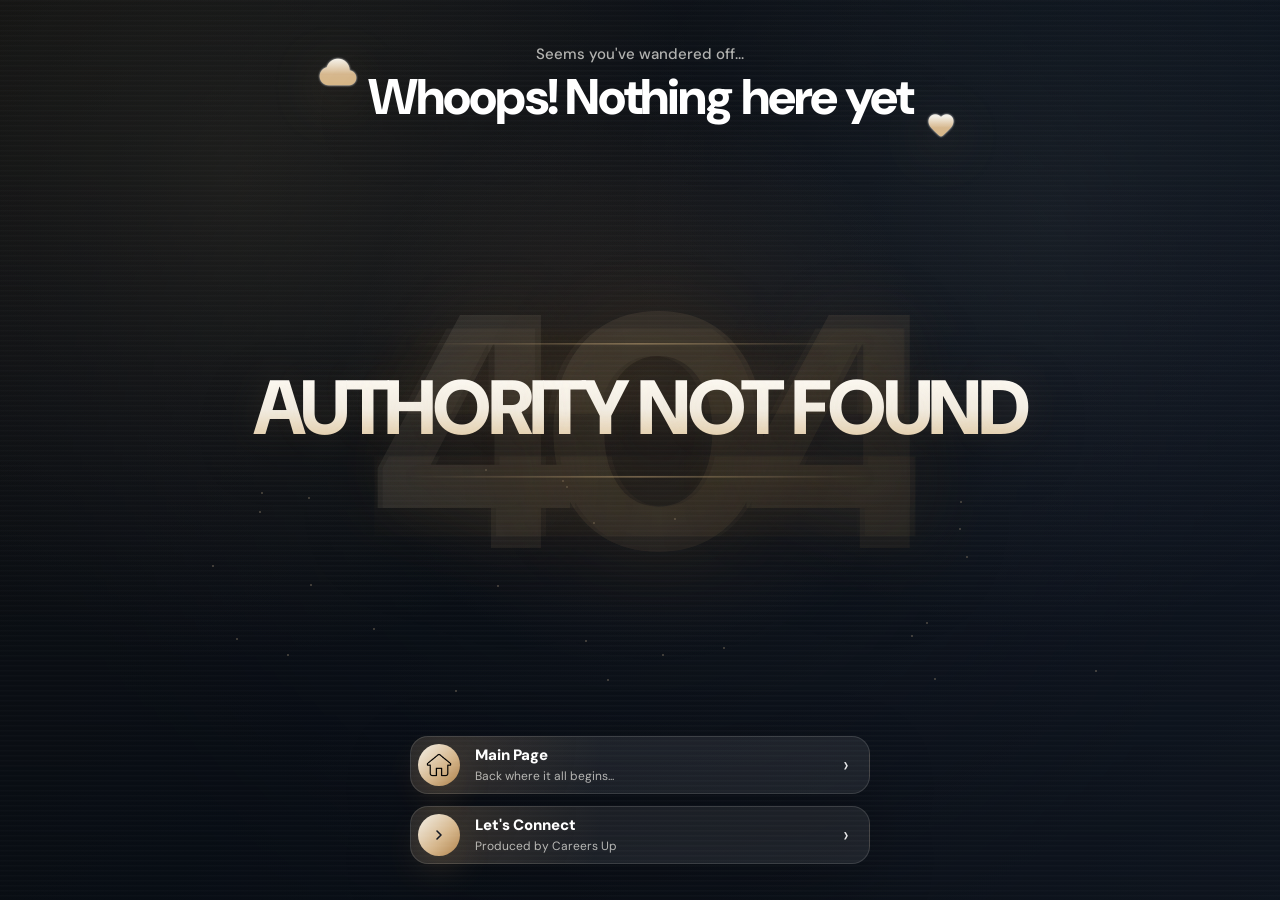
==== commit dd2f65c7: "Add files via upload" ====
--- a/index.html
+++ b/index.html
@@ -1,47 +1,1854 @@
 <!DOCTYPE html>
-<html lang="en"><head><meta charset="utf-8"/><meta content="width=device-width,initial-scale=1" name="viewport"/><title>Shohag Fardin Oron | Career Consultant &amp; Personal Branding Strategist</title><meta content="Shohag Fardin Oron is a Career Consultant, Personal Branding Strategist, Public Speaker and Founder &amp; CEO of Careers Up, helping professionals gain career clarity, strengthen their positioning and build credible professional visibility." name="description"/><meta content="#f4f0e7" name="theme-color"/><link href="favicon.svg" rel="icon" type="image/svg+xml"/><link href="styles.css" rel="stylesheet"/><meta content="index,follow,max-image-preview:large" name="robots"/><meta content="light" name="color-scheme"/><meta content="website" property="og:type"/><meta content="Shohag Fardin Oron | Career Consultant &amp; Personal Branding Strategist" property="og:title"/><meta content="Shohag Fardin Oron is a Career Consultant, Personal Branding Strategist, Public Speaker and Founder &amp; CEO of Careers Up, helping professionals gain career clarity, strengthen their positioning and build credible professional visibility." property="og:description"/><link as="image" href="assets/images/shohag-speaking-hero-overlay.jpg" rel="preload"/><link as="image" href="assets/images/shohag-fardin-oron-hero.jpg" rel="preload"/><script type="application/ld+json">{"@context":"https://schema.org","@type":"Person","name":"Shohag Fardin Oron","jobTitle":"Career Consultant, Personal Branding Strategist and Public Speaker","worksFor":{"@type":"Organization","name":"Careers Up"},"alumniOf":{"@type":"CollegeOrUniversity","name":"North South University"},"address":{"@type":"PostalAddress","addressLocality":"Dhaka","addressCountry":"Bangladesh"}}</script></head><body data-page="index"><a class="skip-link" href="#main-content">Skip to content</a><header class="site-header">
-<div aria-hidden="true" class="page-progress"><span></span></div>
-<div class="container nav-shell">
-<div class="nav">
-<a aria-label="Shohag Fardin Oron home" class="brand" href="index.html">
-<span class="brand-mark brand-photo" aria-hidden="true"><img src="assets/images/dock-avatar-formal.jpg" alt="" width="96" height="96" decoding="async" fetchpriority="high"/></span>
-<span class="brand-copy"><b>Shohag Fardin Oron</b><span>Career · Brand · Visibility</span></span>
-</a>
-<nav aria-label="Main navigation" class="nav-links" id="main-nav"><a aria-current="page" class="active" href="index.html">Home</a><a class="" href="about.html">About</a><a class="" href="expertise.html">Expertise</a><a class="" href="speaking.html">Speaking</a><a class="" href="impact.html">Impact</a><a class="" href="insights.html">Insights</a><a class="" href="book.html">Book a 1:1 Session</a></nav>
-<a class="nav-cta" href="book.html">BOOK A 1:1 SESSION</a>
-<button aria-controls="main-nav" aria-expanded="false" aria-label="Open navigation" class="menu-btn" type="button"><span></span></button>
-</div>
-</div>
-</header>
-<main id="main-content">
-<section class="hero"><div class="container hero-grid">
-<div class="hero-copy reveal"><span class="eyebrow">Career Consultant · Personal Branding Strategist · Public Speaker</span><h1 class="display">Build a Career.<br/>Build a Brand.<br/><em style="font-style:normal;color:var(--accent-dark)">Become Known.</em></h1><p class="lead">I help professionals make better career decisions, build credible personal brands and position themselves for the opportunities they want next.</p><div class="actions"><a class="btn primary" href="book.html">Book a 1:1 Session <span class="arrow">→</span></a><a class="btn secondary" href="speaking.html#invite">Invite Me to Speak <span class="arrow">→</span></a></div><div class="identity"><div><strong>Shohag Fardin Oron</strong><span>Founder &amp; CEO, Careers Up</span></div><div><span>Dhaka, Bangladesh</span><span>Career · Brand · Visibility</span></div></div></div>
-<div class="hero-art reveal"><div aria-label="Portrait of Shohag Fardin Oron" class="portrait-frame"><img alt="Shohag Fardin Oron" decoding="async" fetchpriority="high" height="2048" loading="eager" src="assets/images/shohag-fardin-oron-hero.jpg" width="1365"/></div><span class="orbit-label one">CAREER CLARITY</span><span class="orbit-label two">PERSONAL BRAND</span><span class="orbit-label three">PROFESSIONAL VISIBILITY</span></div>
-</div><span class="scroll-note">Scroll to explore</span></section>
-<section class="section tight"><div class="container"><span class="eyebrow reveal">Impact at a glance</span><div class="metrics reveal"><div class="metric"><b>≈6K</b><span>Professionals supported with profile development &amp; positioning.</span></div><div class="metric"><b>≈3K</b><span>Professionals supported through career counselling &amp; guidance.</span></div><div class="metric"><b>≈10K</b><span>Students reached through career-awareness &amp; youth programs.</span></div><div class="metric"><b>400–500</b><span>Students supported through internship &amp; volunteer experiences.</span></div></div></div></section>
-<section class="section tight home-photo-ribbon-section"><div class="container"><div class="home-photo-ribbon reveal">
-<figure class="home-photo-card wide"><img alt="Shohag Fardin Oron speaking to a professional audience" decoding="async" height="719" loading="lazy" src="assets/images/speaking-audience.jpg" width="1280"/><figcaption>Speaking · Audience Engagement</figcaption></figure>
-<figure class="home-photo-card"><img alt="Shohag Fardin Oron working in a professional setting" decoding="async" height="2048" loading="lazy" src="assets/images/office-laptop.jpg" width="2043"/><figcaption>Consulting · Career Direction</figcaption></figure>
-<figure class="home-photo-card"><img alt="Shohag Fardin Oron networking at a professional event" decoding="async" height="394" loading="lazy" src="assets/images/event-networking.jpg" width="525"/><figcaption>Visibility · Professional Network</figcaption></figure>
-</div></div></section>
-<section class="section"><div class="container"><div class="grid-2"><div><span class="eyebrow reveal">What I do</span><h2 class="title reveal">Three disciplines.<br/>One professional direction.</h2></div><p class="lead reveal">Career growth works best when direction, positioning and visibility reinforce one another. My work connects all three.</p></div><div class="grid-3" style="margin-top:52px"><article class="card reveal"><div class="num">01</div><h3>Career Consulting</h3><p>Understand where you are, where you want to go and what needs to happen next.</p><a class="card-link" href="expertise.html#career">Explore Career Consulting →</a></article><article class="card reveal"><div class="num">02</div><h3>Personal Branding Strategy</h3><p>Turn expertise, experience and ambition into a clear, credible and visible professional identity.</p><a class="card-link" href="expertise.html#brand">Explore Personal Branding →</a></article><article class="card reveal"><div class="num">03</div><h3>Public Speaking</h3><p>Practical conversations on careers, personal branding, leadership positioning and the future of work.</p><a class="card-link" href="speaking.html">Explore Speaking →</a></article></div></div></section>
-<section class="section"><div class="container problem-layout"><div><span class="eyebrow reveal">The problem I work on</span><h2 class="title reveal" style="margin-top:18px">Ability is not always the issue.</h2><p class="lead reveal">Many talented professionals are short of <strong style="color:var(--ink)">clarity, positioning or visibility</strong>.</p></div><div><div class="question-list reveal"><div class="question"><span>01</span><p>What should my next career move be?</p></div><div class="question"><span>02</span><p>What should I be known for professionally?</p></div><div class="question"><span>03</span><p>Does my profile represent my actual value?</p></div><div class="question"><span>04</span><p>How do I become more credible and visible?</p></div><div class="question"><span>05</span><p>How do I prepare myself for the next level?</p></div></div><div class="philosophy-line reveal"><span>Clarity</span><span>Positioning</span><span>Visibility</span><span>Growth</span></div></div></div></section>
-<section class="quote-section"><div class="container"><span class="eyebrow reveal" style="color:#d8b784">A simple belief</span><p class="quote reveal">Personal branding is not about pretending to be bigger than you are. It is about making your <em>real value</em> easier to understand, trust and remember.</p></div></section>
-<section class="section"><div class="container grid-2"><div><span class="eyebrow reveal">Signature positioning</span><h2 class="title reveal" style="margin-top:18px">Known for the right things.</h2></div><div class="editorial-copy reveal"><p>I help professionals understand their value, make better career decisions and position themselves to be known for the right things.</p><p>That means building a professional presence where your profile, communication, appearance, digital footprint, network and reputation tell a consistent story.</p><a class="card-link" href="about.html">Read the story behind the work →</a></div></div></section>
-<section class="cta"><div class="container"><span class="eyebrow reveal" style="color:#17130f">Your next professional move</span><h2 class="title reveal" style="margin-top:18px">You may not need more information. You may need a clearer way to look at your situation.</h2><div class="actions reveal"><a class="btn primary" href="book.html">Book a 1:1 Session →</a><a class="btn secondary" href="speaking.html#invite">Invite Me to Speak →</a></div></div></section>
-</main><footer class="footer">
-<div class="container">
-<div class="footer-top">
-<div class="footer-brand">
-<span class="footer-kicker">SHOHAG FARDIN ORON</span>
-<h2>Career clarity.<br/>Personal brand.<br/>Professional visibility.</h2>
-<p>Career Consultant · Personal Branding Strategist · Public Speaker<br/>Founder &amp; CEO, Careers Up</p>
-</div>
-<div class="footer-link-groups">
-<div class="footer-nav-group"><span>Explore</span><a href="about.html">About</a><a href="expertise.html">Expertise</a><a href="speaking.html">Speaking</a><a href="impact.html">Impact</a><a href="insights.html">Insights</a></div>
-<div class="footer-nav-group"><span>Work with me</span><a href="book.html">Book a 1:1 Session</a><a href="book.html?type=speaking#contact">Speaking Invitation</a><a href="book.html?type=personal-branding#contact">Personal Branding</a><a href="book.html#contact">Contact</a></div>
-</div>
-</div>
-<div class="footer-bottom"><span>© 2026 Shohag Fardin Oron. All Rights Reserved.</span><span>Known for the right things.</span></div>
-</div>
-</footer><button aria-label="Back to top" class="back-to-top" type="button">↑</button><script src="script.js"></script></body></html>+<html lang="en">
+<head>
+  <meta charset="UTF-8" />
+  <meta name="viewport" content="width=device-width, initial-scale=1.0" />
+  <title>404 | Page Not Found | Shohag Fardin Oron</title>
+  <meta name="description" content="The page you are looking for could not be found." />
+  <meta name="robots" content="noindex, follow" />
+  <meta name="theme-color" content="#111722" />
+
+  <link rel="icon" href="favicon.svg" type="image/svg+xml" />
+
+  <link rel="preconnect" href="https://fonts.googleapis.com" />
+  <link rel="preconnect" href="https://fonts.gstatic.com" crossorigin />
+  <link
+    href="https://fonts.googleapis.com/css2?family=DM+Sans:opsz,wght@9..40,100..1000&display=swap"
+    rel="stylesheet"
+  />
+  <link
+    href="https://fonts.googleapis.com/css2?family=Material+Symbols+Rounded:opsz,wght,FILL,GRAD@24,400,1,0"
+    rel="stylesheet"
+  />
+
+  <style>
+    :root {
+      --bg-main: #111722;
+      --bg-deep: #0f141d;
+      --text-main: #f5f8fb;
+      --text-secondary: #b9c8d5;
+      --blue: #b1844c;
+      --blue-soft: #ddc39f;
+      --gold: #d8b784;
+      --line: rgba(255,255,255,.13);
+      --card: rgba(255,255,255,.075);
+      --steel-1: #f4f0e7;
+      --steel-2: #b1844c;
+      --steel-3: #7d592f;
+      --dark-metal: #1b2230;
+    }
+
+    * {
+      box-sizing: border-box;
+    }
+
+    html,
+    body,
+    #root {
+      height: 100vh;
+      height: 100dvh;
+      overflow: hidden;
+    }
+
+    body {
+      margin: 0;
+      display: flex;
+      flex-direction: column;
+      font-family: "DM Sans", system-ui, -apple-system, BlinkMacSystemFont, "Segoe UI", sans-serif;
+      color: var(--text-main);
+      background:
+        radial-gradient(circle at 50% 42%, rgba(177,132,76,.17), transparent 34%),
+        radial-gradient(circle at 18% 20%, rgba(177,132,76,.16), transparent 36%),
+        radial-gradient(circle at 82% 24%, rgba(216,183,132,.12), transparent 35%),
+        linear-gradient(135deg, #111722 0%, #0f141d 55%, #1b2230 100%);
+    }
+
+    body::before {
+      content: "";
+      position: fixed;
+      inset: 0;
+      pointer-events: none;
+      opacity: .16;
+      background-image:
+        linear-gradient(rgba(255,255,255,.05) 1px, transparent 1px),
+        linear-gradient(90deg, rgba(255,255,255,.045) 1px, transparent 1px);
+      background-size: 54px 54px;
+      mask-image: radial-gradient(circle at 50% 46%, black, transparent 72%);
+    }
+
+    body::after {
+      content: "";
+      position: fixed;
+      inset: 0;
+      pointer-events: none;
+      background:
+        linear-gradient(180deg, rgba(0,0,0,.08), rgba(0,0,0,.30)),
+        radial-gradient(circle at 50% 50%, transparent 0%, rgba(3,16,29,.28) 74%);
+    }
+
+    #root {
+      position: relative;
+      z-index: 1;
+      height: 100vh;
+      height: 100dvh;
+      overflow: hidden;
+      display: flex;
+      flex-direction: column;
+    }
+
+    .error-page {
+      position: relative;
+      height: 100vh;
+      height: 100dvh;
+      width: 100%;
+      overflow: hidden;
+      display: grid;
+      grid-template-rows: minmax(0, 1fr) auto;
+      align-items: center;
+      justify-items: center;
+      padding: 28px 20px 26px;
+    }
+
+    .top-mark {
+      display: inline-flex;
+      align-items: center;
+      gap: 12px;
+      color: #fff;
+      text-decoration: none;
+      z-index: 3;
+    }
+
+    .top-avatar {
+      width: 44px;
+      height: 44px;
+      border-radius: 50%;
+      display: grid;
+      place-items: center;
+      padding: 4px;
+      background:
+        linear-gradient(145deg, rgba(255,255,255,.22), rgba(255,255,255,.06)),
+        rgba(177,132,76,.10);
+      border: 1px solid rgba(221,195,159,.35);
+      box-shadow: 0 12px 34px rgba(0,0,0,.28), 0 0 18px rgba(177,132,76,.20);
+      overflow: hidden;
+    }
+
+    .top-avatar img {
+      width: 100%;
+      height: 100%;
+      object-fit: cover;
+      border-radius: 50%;
+      display: block;
+    }
+
+    .top-mark-text {
+      display: grid;
+      gap: 2px;
+    }
+
+    .top-mark strong {
+      font-size: 15px;
+      font-weight: 800;
+      letter-spacing: .02em;
+      line-height: 1.05;
+    }
+
+    .top-mark em {
+      font-size: 11px;
+      font-style: normal;
+      letter-spacing: .24em;
+      color: var(--text-secondary);
+      line-height: 1;
+    }
+
+    .center-stage {
+      position: relative;
+      width: min(980px, 100%);
+      height: 100%;
+      min-height: 0;
+      display: grid;
+      place-items: center;
+      isolation: isolate;
+    }
+
+    .big-404 {
+      position: absolute;
+      top: 46%;
+      left: 50%;
+      transform: translate(-50%, -50%);
+      z-index: -1;
+      margin: 0;
+      font-size: clamp(138px, 28vw, 390px);
+      font-weight: 1000;
+      line-height: .8;
+      letter-spacing: -.11em;
+      white-space: nowrap;
+      background: linear-gradient(135deg, rgba(255,255,255,.16), rgba(177,132,76,.13) 48%, rgba(216,183,132,.13));
+      -webkit-background-clip: text;
+      background-clip: text;
+      color: transparent;
+      text-shadow:
+        0 0 80px rgba(177,132,76,.18),
+        0 30px 90px rgba(0,0,0,.26);
+      user-select: none;
+      pointer-events: none;
+    }
+
+    .copy-card {
+      position: absolute;
+      top: 5%;
+      left: 50%;
+      transform: translateX(-50%);
+      z-index: 4;
+      text-align: center;
+      width: min(680px, calc(100vw - 32px));
+      pointer-events: none;
+    }
+
+    .lost-text {
+      margin: 0 0 8px;
+      color: var(--text-secondary);
+      font-size: 15px;
+      font-weight: 500;
+    }
+
+    .title-wrap {
+      position: relative;
+      display: inline-block;
+      text-align: center;
+    }
+
+    .title-wrap h1 {
+      margin: 0;
+      color: #fff;
+      font-size: clamp(28px, 4vw, 50px);
+      font-weight: 850;
+      letter-spacing: -1.8px;
+      line-height: 1.02;
+      text-shadow: 0 20px 58px rgba(0,0,0,.28);
+    }
+
+    .material-symbols-rounded {
+      font-family: "Material Symbols Rounded";
+      font-weight: normal;
+      font-style: normal;
+      line-height: 1;
+      letter-spacing: normal;
+      text-transform: none;
+      white-space: nowrap;
+      direction: ltr;
+      -webkit-font-feature-settings: "liga";
+      -webkit-font-smoothing: antialiased;
+      font-variation-settings: "FILL" 1, "wght" 400, "GRAD" 0, "opsz" 24;
+    }
+
+    .cloud-deco,
+    .heart-deco {
+      position: absolute;
+      display: inline-block;
+      background: linear-gradient(to bottom, #f4f0e7 18%, #d6b78d 56%, #d8b784 100%);
+      -webkit-background-clip: text;
+      background-clip: text;
+      -webkit-text-fill-color: transparent;
+      filter: drop-shadow(0 0 1px rgba(255,255,255,.82)) drop-shadow(0 12px 26px rgba(177,132,76,.24));
+      animation: floatSlow 7.5s ease-in-out infinite;
+      pointer-events: none;
+    }
+
+    .cloud-deco {
+      top: -18px;
+      left: -24px;
+      font-size: 40px;
+      animation-delay: .3s;
+    }
+
+    .heart-deco {
+      bottom: -15px;
+      right: 20px;
+      font-size: 30px;
+      animation-duration: 6.8s;
+      animation-delay: 1s;
+    }
+
+    .pump-wrap {
+      position: relative;
+      z-index: 2;
+      width: min(760px, 92vw);
+      transform: translateY(46px);
+      filter: drop-shadow(0 30px 70px rgba(0,0,0,.34));
+    }
+
+    .pump-stage {
+      position: relative;
+      width: 100%;
+    }
+
+    .pump-stage svg {
+      width: 100%;
+      height: auto;
+      display: block;
+    }
+
+    .horizon-glow {
+      position: absolute;
+      left: 7%;
+      right: 7%;
+      bottom: 15.5%;
+      height: 1px;
+      background: linear-gradient(90deg, transparent, rgba(177,132,76,.45), rgba(216,183,132,.40), transparent);
+      box-shadow: 0 0 24px rgba(177,132,76,.28);
+    }
+.dust {
+      position: absolute;
+      inset: 0;
+      z-index: 1;
+      pointer-events: none;
+      overflow: hidden;
+    }
+
+    .dust span {
+      position: absolute;
+      width: 2px;
+      height: 2px;
+      background: var(--blue-soft);
+      border-radius: 50%;
+      opacity: .32;
+      animation: drift linear infinite;
+    }
+
+    .bottom-actions {
+      position: relative;
+      z-index: 6;
+      width: min(460px, calc(100vw - 40px));
+      display: flex;
+      flex-direction: column;
+      gap: 12px;
+    }
+
+    .nav-card,
+    .cta-button {
+      display: flex;
+      align-items: center;
+      justify-content: space-between;
+      gap: 18px;
+      width: 100%;
+      min-height: 56px;
+      padding: 7px 20px 7px 7px;
+      border-radius: 18px;
+      border: 1px solid rgba(255,255,255,.13);
+      color: #fff;
+      text-decoration: none;
+      background:
+        radial-gradient(circle at 10% 10%, rgba(177,132,76,.13), transparent 35%),
+        rgba(255,255,255,.075);
+      box-shadow: 0 24px 70px rgba(0,0,0,.24);
+      backdrop-filter: blur(18px);
+      transition: transform .24s ease, box-shadow .24s ease, border-color .24s ease;
+    }
+
+    .nav-card:hover,
+    .cta-button:hover {
+      transform: translateY(-3px);
+      border-color: rgba(221,195,159,.35);
+      box-shadow: 0 30px 82px rgba(0,0,0,.32);
+    }
+
+    .card-left {
+      display: flex;
+      align-items: center;
+      gap: 15px;
+      min-width: 0;
+    }
+
+    .icon-circle,
+    .arrow-circle {
+      width: 42px;
+      height: 42px;
+      flex: 0 0 auto;
+      border-radius: 50%;
+      background: linear-gradient(135deg, #f4f0e7, #d6b78d 55%, #d8b784);
+      display: inline-flex;
+      align-items: center;
+      justify-content: center;
+      box-shadow: 0 14px 34px rgba(177,132,76,.18);
+      transition: transform .24s ease;
+    }
+
+    .nav-card:hover .icon-circle,
+    .cta-button:hover .arrow-circle {
+      transform: scale(1.05);
+    }
+
+    .card-copy {
+      min-width: 0;
+      display: flex;
+      flex-direction: column;
+      gap: 3px;
+    }
+
+    .card-copy strong,
+    .cta-button strong {
+      color: #fff;
+      font-size: 15px;
+      font-weight: 850;
+    }
+
+    .card-copy small,
+    .cta-button small {
+      color: var(--text-secondary);
+      font-size: 12px;
+      line-height: 1.35;
+    }
+
+    .card-arrow {
+      color: #fff;
+      font-size: 21px;
+      line-height: 1;
+      transition: transform .24s ease;
+      opacity: .9;
+    }
+
+    .nav-card:hover .card-arrow,
+    .cta-button:hover .card-arrow {
+      transform: translateX(6px);
+    }
+
+    @keyframes floatSlow {
+      0%, 100% { transform: translateY(0px) rotate(0deg); }
+      50% { transform: translateY(-10px) rotate(3deg); }
+    }
+
+    @keyframes drift {
+      0% { transform: translate(0,0); opacity: 0; }
+      10% { opacity: .36; }
+      90% { opacity: .20; }
+      100% { transform: translate(-40px,-260px); opacity: 0; }
+    }
+
+    @media (prefers-reduced-motion: reduce) {
+      #crankGroup,
+      #beamGroup,
+      #cableCounter,
+      .cloud-deco,
+      .heart-deco,
+      .dust span {
+        animation: none !important;
+      }
+    }
+
+    @media (max-width: 760px) {
+      .error-page {
+        padding: 20px 18px 20px;
+      }
+
+      .top-avatar {
+        width: 40px;
+        height: 40px;
+      }
+
+      .top-mark strong {
+        font-size: 14px;
+      }
+
+      .top-mark em {
+        font-size: 10px;
+      }
+
+      .copy-card {
+        top: 10%;
+      }
+
+      .lost-text {
+        font-size: 14px;
+      }
+
+      .title-wrap h1 {
+        font-size: 30px;
+      }
+
+      .cloud-deco {
+        top: -14px;
+        left: -18px;
+        font-size: 32px;
+      }
+
+      .heart-deco {
+        bottom: -12px;
+        right: 14px;
+        font-size: 25px;
+      }
+
+      .big-404 {
+        top: 48%;
+        font-size: clamp(122px, 34vw, 220px);
+      }
+
+      .pump-wrap {
+        width: 112vw;
+        transform: translateY(34px);
+      }
+
+      .pj-label {
+        display: none;
+      }
+
+      .bottom-actions {
+        width: calc(100vw - 36px);
+        gap: 10px;
+      }
+
+      .nav-card,
+      .cta-button {
+        min-height: 54px;
+        border-radius: 16px;
+      }
+    }
+
+    @media (max-width: 480px) {
+      .copy-card {
+        top: 11%;
+      }
+
+      .title-wrap h1 {
+        font-size: 27px;
+      }
+
+      .big-404 {
+        top: 48%;
+        font-size: clamp(112px, 42vw, 190px);
+      }
+
+      .pump-wrap {
+        width: 126vw;
+        transform: translateY(30px);
+      }
+
+      .bottom-actions {
+        width: calc(100vw - 30px);
+      }
+
+      .card-copy strong,
+      .cta-button strong {
+        font-size: 14px;
+      }
+
+      .icon-circle,
+      .arrow-circle {
+        width: 40px;
+        height: 40px;
+      }
+    }
+    /* Mobile adaptability patch */
+    @media (max-width: 760px) {
+      .error-page {
+        grid-template-rows: minmax(0, 1fr) auto;
+        padding: 14px 14px max(14px, env(safe-area-inset-bottom));
+      }
+
+      .center-stage {
+        width: 100%;
+        min-height: 0;
+        align-content: center;
+        overflow: visible;
+      }
+
+      .copy-card {
+        top: 5.5%;
+        width: calc(100vw - 28px);
+      }
+
+      .lost-text {
+        margin-bottom: 6px;
+      }
+
+      .title-wrap h1 {
+        font-size: clamp(24px, 7.6vw, 34px);
+        letter-spacing: -1.15px;
+      }
+
+      .cloud-deco {
+        top: -13px;
+        left: -14px;
+        font-size: 29px;
+      }
+
+      .heart-deco {
+        bottom: -10px;
+        right: 10px;
+        font-size: 23px;
+      }
+
+      .big-404 {
+        top: 45%;
+        font-size: clamp(124px, 39vw, 240px);
+        letter-spacing: -.10em;
+        opacity: .95;
+      }
+
+      .pump-wrap {
+        width: min(112vw, 620px);
+        transform: translateY(24px);
+      }
+
+      .bottom-actions {
+        width: calc(100vw - 28px);
+        max-width: 460px;
+        gap: 9px;
+      }
+
+      .nav-card,
+      .cta-button {
+        min-height: 52px;
+        padding: 6px 16px 6px 6px;
+        border-radius: 15px;
+      }
+
+      .icon-circle,
+      .arrow-circle {
+        width: 38px;
+        height: 38px;
+      }
+
+      .card-left {
+        gap: 12px;
+      }
+
+      .card-copy strong,
+      .cta-button strong {
+        font-size: 14px;
+      }
+
+      .card-copy small,
+      .cta-button small {
+        font-size: 11.5px;
+      }
+    }
+
+    @media (max-width: 480px) {
+      .error-page {
+        padding: 12px 12px max(12px, env(safe-area-inset-bottom));
+      }
+
+      .copy-card {
+        top: 6.5%;
+      }
+
+      .lost-text {
+        font-size: 13px;
+      }
+
+      .title-wrap h1 {
+        font-size: clamp(22px, 7.4vw, 29px);
+      }
+
+      .big-404 {
+        top: 45.5%;
+        font-size: clamp(112px, 43vw, 184px);
+      }
+
+      .pump-wrap {
+        width: 132vw;
+        transform: translateY(20px);
+      }
+
+      .bottom-actions {
+        width: calc(100vw - 24px);
+      }
+
+      .nav-card,
+      .cta-button {
+        min-height: 50px;
+      }
+
+      .icon-circle,
+      .arrow-circle {
+        width: 36px;
+        height: 36px;
+      }
+    }
+
+    @media (max-width: 390px) {
+      .copy-card {
+        top: 5%;
+      }
+
+      .title-wrap h1 {
+        font-size: 24px;
+      }
+
+      .big-404 {
+        top: 45%;
+        font-size: 124px;
+      }
+
+      .pump-wrap {
+        width: 138vw;
+        transform: translateY(14px);
+      }
+
+      .bottom-actions {
+        gap: 8px;
+      }
+
+      .nav-card,
+      .cta-button {
+        min-height: 48px;
+        padding-right: 14px;
+      }
+
+      .card-copy small,
+      .cta-button small {
+        display: none;
+      }
+    }
+
+    @media (max-height: 720px) and (max-width: 760px) {
+      .copy-card {
+        top: 3.5%;
+      }
+
+      .lost-text {
+        display: none;
+      }
+
+      .title-wrap h1 {
+        font-size: clamp(22px, 7vw, 28px);
+      }
+
+      .big-404 {
+        top: 43.5%;
+        font-size: clamp(104px, 34vw, 170px);
+      }
+
+      .pump-wrap {
+        width: min(104vw, 560px);
+        transform: translateY(8px);
+      }
+
+      .bottom-actions {
+        gap: 8px;
+      }
+
+      .nav-card,
+      .cta-button {
+        min-height: 47px;
+      }
+
+      .card-copy small,
+      .cta-button small {
+        display: none;
+      }
+    }
+
+    @media (max-height: 620px) and (max-width: 760px) {
+      .copy-card {
+        top: 2%;
+      }
+
+      .title-wrap h1 {
+        font-size: 22px;
+      }
+
+      .cloud-deco,
+      .heart-deco {
+        display: none;
+      }
+
+      .big-404 {
+        top: 41%;
+        font-size: clamp(92px, 30vw, 140px);
+      }
+
+      .pump-wrap {
+        width: min(94vw, 480px);
+        transform: translateY(-2px);
+      }
+
+      .nav-card,
+      .cta-button {
+        min-height: 44px;
+      }
+    }
+
+    /* Decoration overlap fix */
+    .title-wrap {
+      padding-left: 58px;
+      padding-right: 58px;
+    }
+
+    .cloud-deco {
+      left: 8px !important;
+      top: -20px !important;
+    }
+
+    .heart-deco {
+      right: 14px !important;
+      bottom: -18px !important;
+    }
+
+    @media (max-width: 760px) {
+      .title-wrap {
+        padding-left: 42px;
+        padding-right: 42px;
+      }
+
+      .cloud-deco {
+        left: 4px !important;
+        top: -15px !important;
+      }
+
+      .heart-deco {
+        right: 6px !important;
+        bottom: -13px !important;
+      }
+    }
+
+    @media (max-width: 480px) {
+      .title-wrap {
+        padding-left: 34px;
+        padding-right: 34px;
+      }
+
+      .cloud-deco {
+        left: 2px !important;
+        top: -13px !important;
+      }
+
+      .heart-deco {
+        right: 2px !important;
+        bottom: -11px !important;
+      }
+    }
+
+    @media (max-width: 390px), (max-height: 620px) and (max-width: 760px) {
+      .title-wrap {
+        padding-left: 0;
+        padding-right: 0;
+      }
+
+      .cloud-deco,
+      .heart-deco {
+        display: none !important;
+      }
+    }
+
+    /* Pump / 404 visual separation fix */
+    @media (min-width: 761px) {
+      .copy-card {
+        top: 4.5% !important;
+      }
+
+      .big-404 {
+        top: 37.5% !important;
+        font-size: clamp(126px, 22vw, 330px) !important;
+        opacity: .78;
+      }
+
+      .pump-wrap {
+        width: min(620px, 72vw) !important;
+        transform: translateY(118px) !important;
+      }
+
+      .bottom-actions {
+        margin-bottom: 10px;
+      }
+    }
+
+    @media (min-width: 761px) and (max-height: 820px) {
+      .copy-card {
+        top: 3.5% !important;
+      }
+
+      .big-404 {
+        top: 36% !important;
+        font-size: clamp(112px, 19vw, 270px) !important;
+      }
+
+      .pump-wrap {
+        width: min(545px, 66vw) !important;
+        transform: translateY(96px) !important;
+      }
+
+      .bottom-actions {
+        gap: 9px !important;
+      }
+
+      .nav-card,
+      .cta-button {
+        min-height: 50px !important;
+      }
+    }
+
+    @media (max-width: 760px) {
+      .big-404 {
+        top: 38% !important;
+        font-size: clamp(112px, 35vw, 210px) !important;
+        opacity: .78;
+      }
+
+      .pump-wrap {
+        width: min(104vw, 560px) !important;
+        transform: translateY(68px) !important;
+      }
+    }
+
+    @media (max-width: 480px) {
+      .big-404 {
+        top: 38.5% !important;
+        font-size: clamp(96px, 38vw, 170px) !important;
+      }
+
+      .pump-wrap {
+        width: 118vw !important;
+        transform: translateY(58px) !important;
+      }
+    }
+
+    @media (max-width: 390px), (max-height: 620px) and (max-width: 760px) {
+      .big-404 {
+        top: 36% !important;
+        font-size: clamp(84px, 31vw, 130px) !important;
+      }
+
+      .pump-wrap {
+        width: min(96vw, 440px) !important;
+        transform: translateY(38px) !important;
+      }
+    }
+
+    /* Pump top visibility fix */
+    .error-page,
+    .center-stage {
+      overflow: visible !important;
+    }
+
+    .pump-stage {
+      overflow: visible !important;
+    }
+
+    @media (min-width: 761px) {
+      .copy-card {
+        top: 2.2% !important;
+      }
+
+      .big-404 {
+        top: 35.5% !important;
+      }
+
+      .pump-wrap {
+        width: min(560px, 64vw) !important;
+        transform: translateY(132px) !important;
+      }
+    }
+
+    @media (min-width: 761px) and (max-height: 820px) {
+      .copy-card {
+        top: 1.8% !important;
+      }
+
+      .pump-wrap {
+        width: min(520px, 60vw) !important;
+        transform: translateY(112px) !important;
+      }
+    }
+
+    @media (max-width: 760px) {
+      .copy-card {
+        top: 4.4% !important;
+      }
+
+      .big-404 {
+        top: 36.5% !important;
+      }
+
+      .pump-wrap {
+        width: min(98vw, 520px) !important;
+        transform: translateY(78px) !important;
+      }
+    }
+
+    @media (max-width: 480px) {
+      .copy-card {
+        top: 4.8% !important;
+      }
+
+      .big-404 {
+        top: 36.8% !important;
+      }
+
+      .pump-wrap {
+        width: min(102vw, 470px) !important;
+        transform: translateY(68px) !important;
+      }
+    }
+
+    @media (max-width: 390px), (max-height: 620px) and (max-width: 760px) {
+      .copy-card {
+        top: 3.2% !important;
+      }
+
+      .big-404 {
+        top: 34.5% !important;
+      }
+
+      .pump-wrap {
+        width: min(92vw, 410px) !important;
+        transform: translateY(46px) !important;
+      }
+    }
+
+    /* Final mobile 404 layout cleanup */
+    @media (max-width: 760px) {
+      .error-page {
+        padding: 18px 16px max(18px, env(safe-area-inset-bottom)) !important;
+        grid-template-rows: minmax(0, 1fr) auto !important;
+      }
+
+      .center-stage {
+        height: 100% !important;
+        overflow: visible !important;
+      }
+
+      .copy-card {
+        top: 4.5% !important;
+        width: calc(100vw - 32px) !important;
+      }
+
+      .lost-text {
+        font-size: 13.5px !important;
+        margin-bottom: 8px !important;
+      }
+
+      .title-wrap {
+        padding-left: 0 !important;
+        padding-right: 0 !important;
+        max-width: 100% !important;
+      }
+
+      .title-wrap h1 {
+        font-size: clamp(26px, 7.2vw, 34px) !important;
+        line-height: 1.08 !important;
+        letter-spacing: -1.2px !important;
+        max-width: 330px !important;
+        margin-left: auto !important;
+        margin-right: auto !important;
+      }
+
+      .cloud-deco,
+      .heart-deco {
+        display: none !important;
+      }
+
+      .big-404 {
+        top: 36.5% !important;
+        font-size: clamp(118px, 39vw, 190px) !important;
+        opacity: .68 !important;
+      }
+
+      .pump-wrap {
+        width: min(100vw, 500px) !important;
+        transform: translateY(54px) !important;
+      }
+
+      .bottom-actions {
+        width: calc(100vw - 32px) !important;
+        max-width: 430px !important;
+        gap: 10px !important;
+        margin-bottom: 0 !important;
+      }
+
+      .nav-card,
+      .cta-button {
+        min-height: 58px !important;
+        padding: 7px 16px 7px 7px !important;
+        border-radius: 17px !important;
+      }
+
+      .icon-circle,
+      .arrow-circle {
+        width: 42px !important;
+        height: 42px !important;
+      }
+
+      .card-copy strong,
+      .cta-button strong {
+        font-size: 15px !important;
+      }
+
+      .card-copy small,
+      .cta-button small {
+        font-size: 12px !important;
+        display: block !important;
+      }
+    }
+
+    @media (max-width: 430px) {
+      .copy-card {
+        top: 5% !important;
+      }
+
+      .title-wrap h1 {
+        font-size: clamp(25px, 7.1vw, 30px) !important;
+        max-width: 310px !important;
+      }
+
+      .big-404 {
+        top: 37% !important;
+        font-size: clamp(110px, 38vw, 170px) !important;
+      }
+
+      .pump-wrap {
+        width: min(103vw, 470px) !important;
+        transform: translateY(50px) !important;
+      }
+
+      .bottom-actions {
+        width: calc(100vw - 28px) !important;
+      }
+    }
+
+    @media (max-width: 380px) {
+      .lost-text {
+        font-size: 12.8px !important;
+      }
+
+      .title-wrap h1 {
+        font-size: 24px !important;
+        max-width: 290px !important;
+      }
+
+      .big-404 {
+        top: 36% !important;
+        font-size: 112px !important;
+      }
+
+      .pump-wrap {
+        width: 101vw !important;
+        transform: translateY(42px) !important;
+      }
+
+      .nav-card,
+      .cta-button {
+        min-height: 52px !important;
+      }
+
+      .card-copy small,
+      .cta-button small {
+        display: none !important;
+      }
+    }
+
+    @media (max-height: 700px) and (max-width: 760px) {
+      .copy-card {
+        top: 3% !important;
+      }
+
+      .lost-text {
+        display: none !important;
+      }
+
+      .title-wrap h1 {
+        font-size: clamp(22px, 6.4vw, 28px) !important;
+      }
+
+      .big-404 {
+        top: 34.5% !important;
+        font-size: clamp(96px, 34vw, 150px) !important;
+      }
+
+      .pump-wrap {
+        width: min(90vw, 430px) !important;
+        transform: translateY(28px) !important;
+      }
+
+      .nav-card,
+      .cta-button {
+        min-height: 48px !important;
+      }
+
+      .card-copy small,
+      .cta-button small {
+        display: none !important;
+      }
+    }
+
+    /* Final pump/title overlap fix on mobile */
+    @media (max-width: 760px) {
+      .center-stage {
+        position: relative !important;
+        display: block !important;
+        height: 100% !important;
+        overflow: visible !important;
+      }
+
+      .copy-card {
+        top: 4% !important;
+        z-index: 5 !important;
+      }
+
+      .title-wrap h1 {
+        max-width: 320px !important;
+        font-size: clamp(25px, 7vw, 32px) !important;
+        line-height: 1.08 !important;
+      }
+
+      .big-404 {
+        top: 42% !important;
+        font-size: clamp(104px, 34vw, 178px) !important;
+        opacity: .58 !important;
+        z-index: 0 !important;
+      }
+
+      .pump-wrap {
+        position: absolute !important;
+        left: 50% !important;
+        top: 58% !important;
+        width: min(86vw, 420px) !important;
+        transform: translate(-50%, -50%) !important;
+        z-index: 2 !important;
+      }
+
+      .pump-stage,
+      .pump-stage svg {
+        overflow: visible !important;
+      }
+    }
+
+    @media (max-width: 430px) {
+      .copy-card {
+        top: 4.5% !important;
+      }
+
+      .title-wrap h1 {
+        max-width: 300px !important;
+        font-size: clamp(24px, 7vw, 29px) !important;
+      }
+
+      .big-404 {
+        top: 41.5% !important;
+        font-size: clamp(100px, 36vw, 154px) !important;
+      }
+
+      .pump-wrap {
+        top: 58.5% !important;
+        width: min(90vw, 390px) !important;
+      }
+    }
+
+    @media (max-width: 380px) {
+      .title-wrap h1 {
+        font-size: 23px !important;
+        max-width: 280px !important;
+      }
+
+      .big-404 {
+        top: 41% !important;
+        font-size: 104px !important;
+      }
+
+      .pump-wrap {
+        top: 57.5% !important;
+        width: 88vw !important;
+      }
+    }
+
+    @media (max-height: 740px) and (max-width: 760px) {
+      .copy-card {
+        top: 2.5% !important;
+      }
+
+      .lost-text {
+        display: none !important;
+      }
+
+      .title-wrap h1 {
+        font-size: clamp(21px, 6.5vw, 27px) !important;
+      }
+
+      .big-404 {
+        top: 39% !important;
+        font-size: clamp(88px, 30vw, 135px) !important;
+      }
+
+      .pump-wrap {
+        top: 55.5% !important;
+        width: min(76vw, 340px) !important;
+      }
+
+      .nav-card,
+      .cta-button {
+        min-height: 48px !important;
+      }
+
+      .card-copy small,
+      .cta-button small {
+        display: none !important;
+      }
+    }
+
+    @media (max-height: 640px) and (max-width: 760px) {
+      .copy-card {
+        top: 2% !important;
+      }
+
+      .title-wrap h1 {
+        font-size: 21px !important;
+      }
+
+      .big-404 {
+        top: 37.5% !important;
+        font-size: 92px !important;
+      }
+
+      .pump-wrap {
+        top: 53.5% !important;
+        width: min(68vw, 300px) !important;
+      }
+    }
+
+    /* Pump crop fix + larger 404 on mobile */
+    @media (max-width: 760px) {
+      .big-404 {
+        top: 40.5% !important;
+        font-size: clamp(132px, 46vw, 230px) !important;
+        opacity: .72 !important;
+      }
+
+      .pump-wrap {
+        top: 61.5% !important;
+        width: min(80vw, 380px) !important;
+        transform: translate(-50%, -50%) !important;
+      }
+    }
+
+    @media (max-width: 430px) {
+      .big-404 {
+        top: 40.5% !important;
+        font-size: clamp(124px, 48vw, 205px) !important;
+      }
+
+      .pump-wrap {
+        top: 61.5% !important;
+        width: min(82vw, 360px) !important;
+      }
+    }
+
+    @media (max-width: 380px) {
+      .big-404 {
+        top: 40% !important;
+        font-size: 130px !important;
+      }
+
+      .pump-wrap {
+        top: 60.5% !important;
+        width: 80vw !important;
+      }
+    }
+
+    @media (max-height: 740px) and (max-width: 760px) {
+      .big-404 {
+        top: 39% !important;
+        font-size: clamp(112px, 40vw, 170px) !important;
+      }
+
+      .pump-wrap {
+        top: 58.5% !important;
+        width: min(72vw, 320px) !important;
+      }
+    }
+
+    @media (max-height: 640px) and (max-width: 760px) {
+      .big-404 {
+        top: 37% !important;
+        font-size: 102px !important;
+      }
+
+      .pump-wrap {
+        top: 56.5% !important;
+        width: min(64vw, 270px) !important;
+      }
+    }
+
+    /* Final 404 alignment fix: place 404 exactly behind the pump */
+    .big-404 {
+      left: 50% !important;
+      transform: translate(-50%, -50%) !important;
+      z-index: 1 !important;
+    }
+
+    .pump-wrap {
+      z-index: 2 !important;
+    }
+
+    @media (min-width: 761px) {
+      .big-404 {
+        top: 57.5% !important;
+        font-size: clamp(180px, 26vw, 360px) !important;
+        opacity: .66 !important;
+      }
+    }
+
+    @media (max-width: 760px) {
+      .big-404 {
+        top: 60.5% !important;
+        font-size: clamp(132px, 48vw, 240px) !important;
+        opacity: .68 !important;
+      }
+    }
+
+    @media (max-width: 430px) {
+      .big-404 {
+        top: 60.5% !important;
+        font-size: clamp(124px, 50vw, 210px) !important;
+      }
+    }
+
+    @media (max-width: 380px) {
+      .big-404 {
+        top: 59.5% !important;
+        font-size: 132px !important;
+      }
+    }
+
+    @media (max-height: 740px) and (max-width: 760px) {
+      .big-404 {
+        top: 57.5% !important;
+        font-size: clamp(112px, 42vw, 176px) !important;
+      }
+    }
+
+    @media (max-height: 640px) and (max-width: 760px) {
+      .big-404 {
+        top: 55.5% !important;
+        font-size: 104px !important;
+      }
+    }
+
+    /* Premium glitch treatment */
+    .error-page::before {
+      content: "";
+      position: fixed;
+      inset: 0;
+      pointer-events: none;
+      z-index: 20;
+      opacity: .09;
+      mix-blend-mode: screen;
+      background:
+        repeating-linear-gradient(
+          to bottom,
+          rgba(255,255,255,.22) 0px,
+          rgba(255,255,255,.22) 1px,
+          transparent 2px,
+          transparent 5px
+        );
+      animation: scanlineDrift 7s linear infinite;
+    }
+
+    .error-page::after {
+      content: "";
+      position: fixed;
+      inset: 0;
+      pointer-events: none;
+      z-index: 21;
+      opacity: .12;
+      background:
+        linear-gradient(90deg, transparent 0%, rgba(177,132,76,.12) 48%, rgba(216,183,132,.12) 52%, transparent 100%);
+      transform: translateX(-120%);
+      animation: glitchSweep 5.8s ease-in-out infinite;
+    }
+
+    .big-404 {
+      position: absolute;
+      isolation: isolate;
+      animation: numberGlitchPulse 4.8s steps(1, end) infinite;
+    }
+
+    .big-404::before,
+    .big-404::after {
+      content: attr(data-text);
+      position: absolute;
+      inset: 0;
+      color: transparent;
+      background: inherit;
+      -webkit-background-clip: text;
+      background-clip: text;
+      pointer-events: none;
+      opacity: .50;
+      mix-blend-mode: screen;
+    }
+
+    .big-404::before {
+      transform: translate(-6px, 0);
+      filter: drop-shadow(8px 0 0 rgba(177,132,76,.30));
+      clip-path: inset(10% 0 58% 0);
+      animation: glitchSliceOne 2.8s steps(1, end) infinite;
+    }
+
+    .big-404::after {
+      transform: translate(5px, 0);
+      filter: drop-shadow(-8px 0 0 rgba(216,183,132,.28));
+      clip-path: inset(58% 0 12% 0);
+      animation: glitchSliceTwo 3.4s steps(1, end) infinite;
+    }
+
+    .glitch-title {
+      position: relative;
+      display: inline-block;
+      isolation: isolate;
+      animation: titleMicroJitter 5.2s steps(1, end) infinite;
+    }
+
+    .glitch-title::before,
+    .glitch-title::after {
+      content: attr(data-text);
+      position: absolute;
+      inset: 0;
+      pointer-events: none;
+      opacity: 0;
+      mix-blend-mode: screen;
+    }
+
+    .glitch-title::before {
+      color: rgba(177,132,76,.75);
+      transform: translate(-2px, 0);
+      clip-path: inset(0 0 58% 0);
+      animation: titleGlitchBlue 3.6s steps(1, end) infinite;
+    }
+
+    .glitch-title::after {
+      color: rgba(216,183,132,.70);
+      transform: translate(2px, 0);
+      clip-path: inset(54% 0 0 0);
+      animation: titleGlitchGold 4.1s steps(1, end) infinite;
+    }
+
+    .pump-wrap {
+      animation: pumpGlitchFlicker 6.5s steps(1, end) infinite;
+    }
+
+    .pump-stage svg {
+      animation: svgChromaticShift 7.2s steps(1, end) infinite;
+    }
+
+    @keyframes scanlineDrift {
+      0% { transform: translateY(-8px); }
+      100% { transform: translateY(8px); }
+    }
+
+    @keyframes glitchSweep {
+      0%, 76%, 100% { transform: translateX(-120%); opacity: 0; }
+      78% { transform: translateX(-40%); opacity: .14; }
+      80% { transform: translateX(110%); opacity: .05; }
+    }
+
+    @keyframes numberGlitchPulse {
+      0%, 89%, 100% { transform: translate(-50%, -50%); filter: none; }
+      90% { transform: translate(calc(-50% - 3px), calc(-50% + 1px)); filter: saturate(1.35) contrast(1.1); }
+      91% { transform: translate(calc(-50% + 4px), calc(-50% - 2px)); }
+      92% { transform: translate(-50%, -50%); }
+      96% { filter: brightness(1.18); }
+    }
+
+    @keyframes glitchSliceOne {
+      0%, 84%, 100% { opacity: 0; transform: translate(0, 0); clip-path: inset(10% 0 58% 0); }
+      85% { opacity: .62; transform: translate(-10px, -2px); clip-path: inset(16% 0 64% 0); }
+      86% { opacity: .30; transform: translate(7px, 1px); clip-path: inset(35% 0 42% 0); }
+      87% { opacity: 0; transform: translate(0, 0); }
+    }
+
+    @keyframes glitchSliceTwo {
+      0%, 70%, 100% { opacity: 0; transform: translate(0, 0); clip-path: inset(58% 0 12% 0); }
+      71% { opacity: .55; transform: translate(9px, 2px); clip-path: inset(62% 0 18% 0); }
+      72% { opacity: .26; transform: translate(-6px, -1px); clip-path: inset(45% 0 35% 0); }
+      73% { opacity: 0; transform: translate(0, 0); }
+    }
+
+    @keyframes titleMicroJitter {
+      0%, 92%, 100% { transform: translate(0,0); }
+      93% { transform: translate(-1px, 1px); }
+      94% { transform: translate(2px, -1px); }
+      95% { transform: translate(0,0); }
+    }
+
+    @keyframes titleGlitchBlue {
+      0%, 82%, 100% { opacity: 0; }
+      83% { opacity: .70; transform: translate(-4px, -1px); }
+      84% { opacity: .25; transform: translate(2px, 1px); }
+      85% { opacity: 0; }
+    }
+
+    @keyframes titleGlitchGold {
+      0%, 87%, 100% { opacity: 0; }
+      88% { opacity: .60; transform: translate(4px, 1px); }
+      89% { opacity: .22; transform: translate(-2px, -1px); }
+      90% { opacity: 0; }
+    }
+
+    @keyframes pumpGlitchFlicker {
+      0%, 91%, 100% { filter: drop-shadow(0 30px 70px rgba(0,0,0,.34)); }
+      92% { filter: drop-shadow(0 30px 70px rgba(0,0,0,.34)) drop-shadow(8px 0 0 rgba(177,132,76,.14)); }
+      93% { filter: drop-shadow(0 30px 70px rgba(0,0,0,.34)) drop-shadow(-7px 0 0 rgba(216,183,132,.12)); }
+      94% { filter: drop-shadow(0 30px 70px rgba(0,0,0,.34)); }
+    }
+
+    @keyframes svgChromaticShift {
+      0%, 88%, 100% { transform: translate(0,0); }
+      89% { transform: translate(-1px, 0); }
+      90% { transform: translate(2px, -1px); }
+      91% { transform: translate(0,0); }
+    }
+
+    @media (max-width: 760px) {
+      .error-page::before {
+        opacity: .075;
+      }
+
+      .error-page::after {
+        opacity: .08;
+      }
+
+      .big-404::before {
+        filter: drop-shadow(5px 0 0 rgba(177,132,76,.24));
+      }
+
+      .big-404::after {
+        filter: drop-shadow(-5px 0 0 rgba(216,183,132,.22));
+      }
+    }
+
+    @media (prefers-reduced-motion: reduce) {
+      .error-page::before,
+      .error-page::after,
+      .big-404,
+      .big-404::before,
+      .big-404::after,
+      .glitch-title,
+      .glitch-title::before,
+      .glitch-title::after,
+      .pump-wrap,
+      .pump-stage svg {
+        animation: none !important;
+      }
+    }
+
+    /* Shohag main-site palette + pump replacement */
+    :root {
+      --bg-main: #111722;
+      --bg-deep: #0f141d;
+      --text-main: #fffdf8;
+      --text-secondary: rgba(255,253,248,.68);
+      --blue: #b1844c;
+      --blue-soft: #ddc39f;
+      --gold: #d8b784;
+      --line: rgba(255,253,248,.14);
+      --card: rgba(255,253,248,.07);
+      --steel-1: #f4f0e7;
+      --steel-2: #d6b78d;
+      --steel-3: #7d592f;
+      --dark-metal: #17130f;
+    }
+
+    body {
+      background:
+        radial-gradient(circle at 50% 42%, rgba(177,132,76,.19), transparent 35%),
+        radial-gradient(circle at 18% 20%, rgba(216,183,132,.12), transparent 38%),
+        radial-gradient(circle at 82% 24%, rgba(244,240,231,.08), transparent 34%),
+        linear-gradient(135deg, #17130f 0%, #0f141d 48%, #1b2230 100%);
+    }
+
+    body::before {
+      opacity: .12;
+      background-image:
+        linear-gradient(rgba(244,240,231,.045) 1px, transparent 1px),
+        linear-gradient(90deg, rgba(244,240,231,.04) 1px, transparent 1px);
+    }
+
+    .big-404 {
+      top: 53%;
+      background: linear-gradient(135deg, rgba(244,240,231,.14), rgba(216,183,132,.15) 52%, rgba(177,132,76,.12));
+      -webkit-background-clip: text;
+      background-clip: text;
+      text-shadow: 0 0 82px rgba(177,132,76,.16), 0 30px 90px rgba(0,0,0,.32);
+    }
+
+    .authority-wrap {
+      position: absolute;
+      z-index: 5;
+      top: 54%;
+      left: 50%;
+      width: min(1100px, calc(100vw - 64px));
+      transform: translate(-50%, -50%);
+      text-align: center;
+      pointer-events: none;
+    }
+
+    .authority-text {
+      display: block;
+      width: 100%;
+      max-width: 100%;
+      padding: .12em .12em .16em;
+      font-family: "DM Sans", system-ui, sans-serif;
+      font-size: clamp(34px, 6vw, 78px);
+      line-height: .96;
+      font-weight: 1000;
+      letter-spacing: -.055em;
+      text-transform: uppercase;
+      white-space: nowrap;
+      overflow: visible;
+      color: #fffdf8;
+      background: linear-gradient(180deg, #fffdf8 8%, #f4f0e7 48%, #d8b784 100%);
+      -webkit-background-clip: text;
+      background-clip: text;
+      -webkit-text-fill-color: transparent;
+      filter: drop-shadow(0 16px 28px rgba(0,0,0,.40));
+      text-shadow: 0 0 34px rgba(216,183,132,.12);
+      animation: titleMicroJitter 5.2s steps(1, end) infinite;
+    }
+
+    .authority-wrap::before,
+    .authority-wrap::after {
+      content: "";
+      display: block;
+      width: min(460px, 58vw);
+      height: 1px;
+      margin: 0 auto;
+      background: linear-gradient(90deg, transparent, rgba(216,183,132,.72), transparent);
+      box-shadow: 0 0 18px rgba(177,132,76,.22);
+    }
+
+    .authority-wrap::before { margin-bottom: 18px; }
+    .authority-wrap::after { margin-top: 18px; }
+
+    .nav-card,
+    .cta-button {
+      border-color: rgba(255,253,248,.13);
+      background: radial-gradient(circle at 10% 10%, rgba(177,132,76,.14), transparent 35%), rgba(255,253,248,.075);
+    }
+
+    .nav-card:hover,
+    .cta-button:hover {
+      border-color: rgba(216,183,132,.40);
+    }
+
+    .icon-circle,
+    .arrow-circle {
+      background: linear-gradient(135deg, #f4f0e7, #d6b78d 58%, #b1844c);
+      box-shadow: 0 14px 34px rgba(177,132,76,.20);
+    }
+
+    .home-icon-image {
+      display: block;
+      width: 28px;
+      height: 28px;
+      object-fit: contain;
+      object-position: center;
+      flex: 0 0 auto;
+      pointer-events: none;
+    }
+
+
+    @media (min-width: 761px) and (max-width: 1100px) {
+      .authority-wrap {
+        width: calc(100vw - 48px);
+      }
+      .authority-text {
+        font-size: clamp(34px, 5.8vw, 64px);
+        letter-spacing: -.05em;
+      }
+    }
+
+    @media (max-width: 760px) {
+      .big-404 { top: 53% !important; }
+      .authority-wrap { top: 54%; }
+      .authority-text {
+        font-size: clamp(31px, 10.2vw, 62px);
+        white-space: normal;
+        letter-spacing: -.05em;
+      }
+      .authority-wrap::before, .authority-wrap::after { width: min(330px, 72vw); }
+      .authority-wrap::before { margin-bottom: 13px; }
+      .authority-wrap::after { margin-top: 13px; }
+    }
+
+    @media (max-height: 650px) {
+      .authority-wrap { top: 57%; }
+      .authority-text { font-size: clamp(30px, 7vw, 62px); }
+    }
+
+    @media (prefers-reduced-motion: reduce) {
+      .authority-text { animation: none !important; }
+    }
+
+  </style>
+</head>
+
+<body>
+  <div id="root">
+    <main class="error-page">
+<section class="center-stage" aria-label="404 page not found">
+        <div class="dust" id="dustField"></div>
+        <p class="big-404 glitch-number" data-text="404">404</p>
+
+        <div class="copy-card">
+          <p class="lost-text">Seems you've wandered off...</p>
+          <div class="title-wrap">
+            <span class="material-symbols-rounded cloud-deco" aria-hidden="true">cloud</span>
+            <h1 class="glitch-title" data-text="Whoops! Nothing here yet">Whoops! Nothing here yet</h1>
+            <span class="material-symbols-rounded heart-deco" aria-hidden="true">favorite</span>
+          </div>
+        </div>
+
+        <div class="authority-wrap" aria-label="Authority not found">
+          <div class="authority-text">AUTHORITY NOT FOUND</div>
+        </div>
+      </section>
+
+      <nav class="bottom-actions" aria-label="404 page actions">
+        <a class="nav-card" href="https://shohaghoron.com/">
+          <span class="card-left">
+            <span class="icon-circle">
+              <img class="home-icon-image" src="[data-uri]" alt="" aria-hidden="true" />
+            </span>
+            <span class="card-copy">
+              <strong>Main Page</strong>
+              <small>Back where it all begins...</small>
+            </span>
+          </span>
+          <span class="card-arrow" aria-hidden="true">&rsaquo;</span>
+        </a>
+
+        <a class="cta-button" href="https://thecareersup.com/" target="_blank" rel="noopener noreferrer">
+          <span class="card-left">
+            <span class="arrow-circle" aria-hidden="true">
+              <svg width="16" height="16" viewBox="0 0 24 24" fill="none">
+                <path d="M9 6l6 6-6 6" stroke="#111722" stroke-width="2.4" stroke-linecap="round" stroke-linejoin="round"/>
+              </svg>
+            </span>
+            <span class="card-copy">
+              <strong>Let's Connect</strong>
+              <small>Produced by Careers Up</small>
+            </span>
+          </span>
+          <span class="card-arrow" aria-hidden="true">&rsaquo;</span>
+        </a>
+      </nav>
+    </main>
+  </div>
+
+  <script>
+    (function () {
+      const field = document.getElementById("dustField");
+      if (!field || window.matchMedia("(prefers-reduced-motion: reduce)").matches) return;
+
+      for (let i = 0; i < 26; i++) {
+        const particle = document.createElement("span");
+        particle.style.left = Math.random() * 100 + "%";
+        particle.style.top = 58 + Math.random() * 36 + "%";
+        particle.style.animationDuration = 10 + Math.random() * 14 + "s";
+        particle.style.animationDelay = Math.random() * 10 + "s";
+        field.appendChild(particle);
+      }
+    })();
+  </script>
+</body>
+</html>
